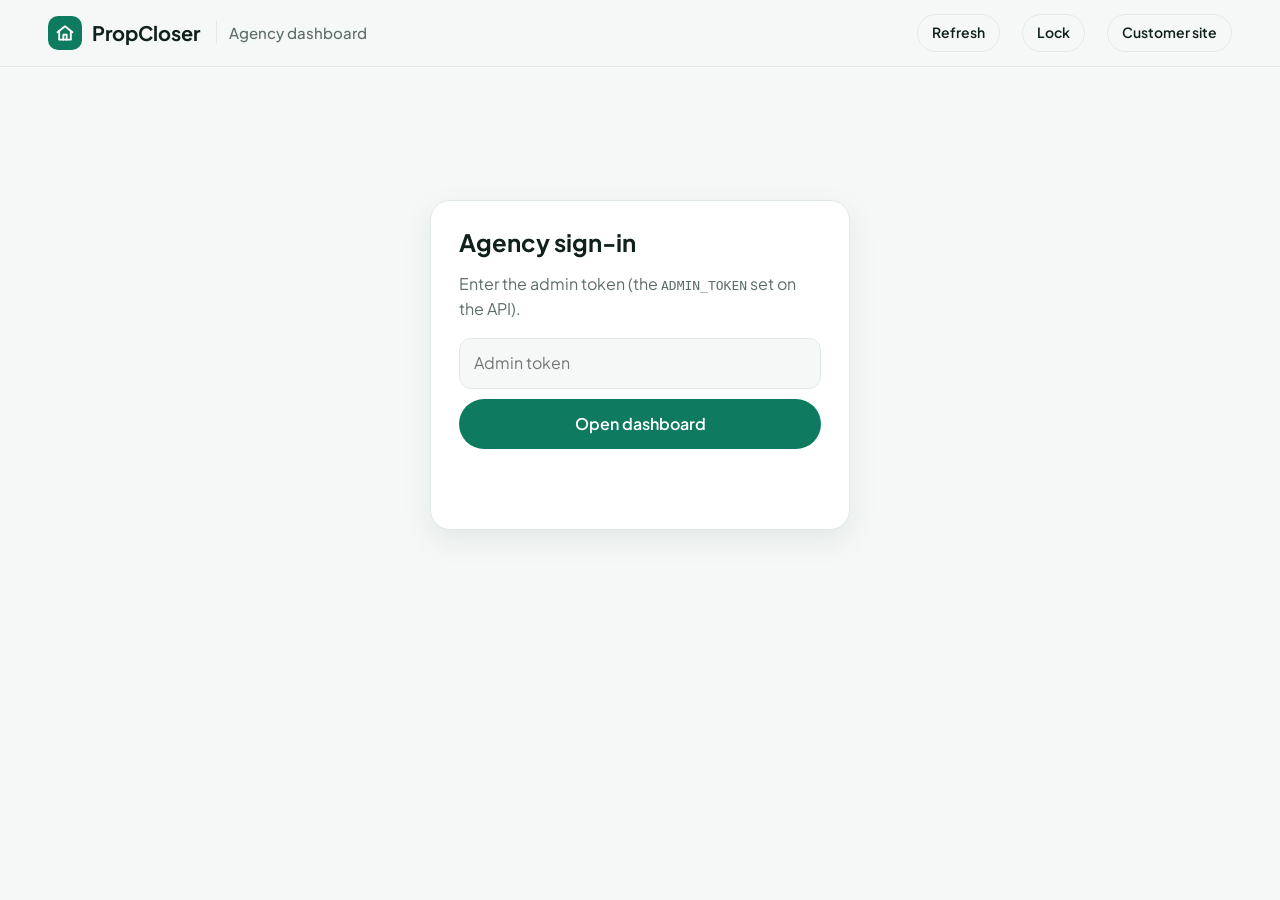
==== frontend/admin.html @ 55df3766 "PropCloser: DealCloser agent scaffold for the Agentic AI hackathon - LangGraph agent: guard, refuse," ====
<!doctype html>
<html lang="en">
<head>
  <meta charset="utf-8">
  <meta name="viewport" content="width=device-width, initial-scale=1">
  <title>PropCloser · Agency dashboard</title>
  <link rel="preconnect" href="https://fonts.googleapis.com">
  <link rel="preconnect" href="https://fonts.gstatic.com" crossorigin>
  <link href="https://fonts.googleapis.com/css2?family=Plus+Jakarta+Sans:wght@400;500;600;700&display=swap" rel="stylesheet">
  <link rel="stylesheet" href="styles.css">
  <link rel="stylesheet" href="admin.css">
  <script src="config.js"></script>
</head>
<body>
  <header class="topbar">
    <a class="brand" href="./">
      <span class="brand-mark" aria-hidden="true">
        <svg width="20" height="20" viewBox="0 0 24 24" fill="none" stroke="currentColor" stroke-width="2.2" stroke-linecap="round" stroke-linejoin="round"><path d="M3 11l9-7 9 7"/><path d="M5 10v10h14V10"/><path d="M10 20v-6h4v6"/></svg>
      </span>
      PropCloser <span class="crumb">Agency dashboard</span>
    </a>
    <nav>
      <span class="updated" id="updated"></span>
      <button class="btn btn-ghost btn-sm" id="refresh" type="button">Refresh</button>
      <button class="btn btn-ghost btn-sm" id="logout" type="button">Lock</button>
      <a class="btn btn-ghost btn-sm" href="./">Customer site</a>
    </nav>
  </header>

  <main class="dash">
    <section id="gate" class="gate" hidden>
      <div class="gate-card">
        <h2>Agency sign-in</h2>
        <p>Enter the admin token (the <code>ADMIN_TOKEN</code> set on the API).</p>
        <form id="gate-form">
          <input id="token" type="password" placeholder="Admin token" autocomplete="current-password" required>
          <button class="btn btn-primary" type="submit">Open dashboard</button>
        </form>
        <p class="gate-error" id="gate-error"></p>
      </div>
    </section>

    <section id="board" hidden>
      <div class="stats">
        <div class="stat"><span>Leads</span><b id="s-leads">0</b></div>
        <div class="stat"><span>Qualified</span><b id="s-qualified">0</b></div>
        <div class="stat"><span>Visits booked</span><b id="s-visits">0</b></div>
        <div class="stat warn"><span>Follow-ups to approve</span><b id="s-followups">0</b></div>
      </div>

      <h2 class="dash-title">Lead pipeline</h2>
      <div class="kanban">
        <div class="col"><div class="col-head"><span class="dot new"></span>New <em id="c-new">0</em></div><div class="col-body" id="k-new"></div></div>
        <div class="col"><div class="col-head"><span class="dot qualified"></span>Qualified <em id="c-qualified">0</em></div><div class="col-body" id="k-qualified"></div></div>
        <div class="col"><div class="col-head"><span class="dot booked"></span>Visit booked <em id="c-visit_booked">0</em></div><div class="col-body" id="k-visit_booked"></div></div>
      </div>

      <div class="two-col">
        <div class="panel">
          <h2 class="dash-title">Site visits</h2>
          <div class="table-wrap"><table>
            <thead><tr><th>Listing</th><th>When</th><th>Lead</th><th>Status</th></tr></thead>
            <tbody id="visits"></tbody>
          </table></div>
        </div>
        <div class="panel">
          <h2 class="dash-title">Follow-ups awaiting approval</h2>
          <p class="hint">The agent never messages a lead on its own. Approve or reject each follow-up.</p>
          <div id="followups" class="followups"></div>
        </div>
      </div>
    </section>
  </main>

  <script src="admin.js"></script>
</body>
</html>
---- frontend/styles.css ----
:root {
  --brand: #0e7a5f;
  --brand-dark: #095c47;
  --brand-soft: #e3f4ee;
  --accent: #f2a93b;
  --ink: #10201b;
  --muted: #5d6e68;
  --bg: #f5f8f7;
  --card: #ffffff;
  --line: #e1e9e6;
  --danger: #c0392b;
  --shadow: 0 10px 30px rgba(16, 32, 27, 0.08);
  --radius: 16px;
  color-scheme: light;
}
@media (prefers-color-scheme: dark) {
  :root {
    --brand: #2bb58f;
    --brand-dark: #1f9374;
    --brand-soft: #123a30;
    --ink: #e8f1ee;
    --muted: #9db1aa;
    --bg: #0c1613;
    --card: #13211d;
    --line: #22352f;
    --shadow: 0 10px 30px rgba(0, 0, 0, 0.35);
    color-scheme: dark;
  }
}

* { box-sizing: border-box; }
[hidden] { display: none !important; }
html { scroll-behavior: smooth; }
body {
  margin: 0;
  font-family: "Plus Jakarta Sans", system-ui, -apple-system, Segoe UI, Roboto, sans-serif;
  background: var(--bg);
  color: var(--ink);
  line-height: 1.55;
}
a { color: inherit; }
h1, h2, h3 { line-height: 1.15; margin: 0; }
button, input, select { font: inherit; }

/* ── buttons ── */
.btn {
  display: inline-flex; align-items: center; justify-content: center; gap: 8px;
  padding: 12px 20px; border-radius: 999px; border: 1px solid transparent;
  font-weight: 600; text-decoration: none; cursor: pointer; transition: transform .15s, background .15s, border-color .15s;
}
.btn:active { transform: scale(.98); }
.btn-primary { background: var(--brand); color: #fff; }
.btn-primary:hover { background: var(--brand-dark); }
.btn-ghost { background: transparent; border-color: var(--line); color: var(--ink); }
.btn-ghost:hover { border-color: var(--brand); color: var(--brand); }
.btn-soft { background: var(--brand-soft); color: var(--brand); width: 100%; }
.btn-soft:hover { background: var(--brand); color: #fff; }
.btn-sm { padding: 7px 14px; font-size: 14px; }

/* ── top bar ── */
.topbar {
  position: sticky; top: 0; z-index: 20;
  display: flex; align-items: center; justify-content: space-between; gap: 16px;
  padding: 14px clamp(16px, 4vw, 48px);
  background: color-mix(in srgb, var(--bg) 85%, transparent);
  backdrop-filter: blur(10px);
  border-bottom: 1px solid var(--line);
}
.brand { display: flex; align-items: center; gap: 10px; font-weight: 700; font-size: 20px; text-decoration: none; }
.brand-mark { width: 34px; height: 34px; border-radius: 10px; background: var(--brand); display: grid; place-items: center; color: #fff; }
.topbar nav { display: flex; align-items: center; gap: 22px; font-weight: 500; }
.topbar nav a:not(.btn) { text-decoration: none; color: var(--muted); }
.topbar nav a:not(.btn):hover { color: var(--ink); }

/* ── hero ── */
.hero {
  display: grid; grid-template-columns: 1.15fr .85fr; gap: clamp(24px, 4vw, 64px); align-items: center;
  padding: clamp(40px, 7vw, 96px) clamp(16px, 4vw, 48px) clamp(32px, 5vw, 64px);
  max-width: 1240px; margin: 0 auto;
}
.pill {
  display: inline-flex; align-items: center; gap: 8px; padding: 6px 14px; border-radius: 999px;
  background: var(--brand-soft); color: var(--brand); font-weight: 600; font-size: 14px;
}
.pill::before { content: ""; width: 8px; height: 8px; border-radius: 50%; background: var(--brand); box-shadow: 0 0 0 4px color-mix(in srgb, var(--brand) 25%, transparent); }
.hero h1 { font-size: clamp(36px, 5.4vw, 62px); letter-spacing: -0.02em; margin: 18px 0 16px; }
.hl { color: var(--brand); }
.hero p { font-size: clamp(16px, 1.6vw, 19px); color: var(--muted); max-width: 560px; margin: 0 0 28px; }
.cta { display: flex; flex-wrap: wrap; gap: 12px; }
.hero-stats { display: flex; gap: clamp(20px, 4vw, 48px); margin-top: 40px; }
.hero-stats b { display: block; font-size: 26px; }
.hero-stats span { color: var(--muted); font-size: 14px; }

.hero-card {
  background: var(--card); border: 1px solid var(--line); border-radius: 24px; box-shadow: var(--shadow);
  padding: 22px; display: flex; flex-direction: column; gap: 12px;
}
.hero-card .mini-head { display: flex; align-items: center; gap: 10px; padding-bottom: 12px; border-bottom: 1px solid var(--line); }
.hero-card .bubble { max-width: 88%; }

/* ── listings ── */
.section { max-width: 1240px; margin: 0 auto; padding: clamp(32px, 5vw, 64px) clamp(16px, 4vw, 48px); }
.section-head { display: flex; align-items: end; justify-content: space-between; gap: 16px; flex-wrap: wrap; margin-bottom: 20px; }
.section-head h2 { font-size: clamp(26px, 3vw, 36px); letter-spacing: -0.01em; }
.section-head p { margin: 0; color: var(--muted); }

.filters {
  display: grid; grid-template-columns: auto 1.4fr 1fr 1fr 1fr auto; gap: 10px; align-items: center;
  background: var(--card); border: 1px solid var(--line); border-radius: var(--radius); padding: 12px; box-shadow: var(--shadow);
  margin-bottom: 28px;
}
.segmented { display: inline-flex; background: var(--bg); border-radius: 999px; padding: 4px; border: 1px solid var(--line); }
.segmented button { border: 0; background: transparent; padding: 8px 16px; border-radius: 999px; cursor: pointer; font-weight: 600; color: var(--muted); }
.segmented button.active { background: var(--brand); color: #fff; }
.filters input, .filters select {
  width: 100%; padding: 11px 14px; border-radius: 12px; border: 1px solid var(--line);
  background: var(--bg); color: var(--ink); outline: none;
}
.filters input:focus, .filters select:focus { border-color: var(--brand); }

.grid { display: grid; grid-template-columns: repeat(auto-fill, minmax(260px, 1fr)); gap: 22px; }
.card {
  background: var(--card); border: 1px solid var(--line); border-radius: var(--radius); overflow: hidden;
  display: flex; flex-direction: column; transition: transform .2s, box-shadow .2s;
}
.card:hover { transform: translateY(-4px); box-shadow: var(--shadow); }
.thumb {
  position: relative; height: 160px; display: grid; place-items: center; color: rgba(255,255,255,.92);
  background: linear-gradient(135deg, hsl(var(--h) 55% 42%), hsl(calc(var(--h) + 40) 60% 30%));
}
.thumb svg { width: 64px; height: 64px; opacity: .9; }
.badge, .tag {
  position: absolute; top: 12px; padding: 4px 10px; border-radius: 999px; font-size: 12px; font-weight: 700;
}
.badge { left: 12px; background: rgba(255,255,255,.92); color: #10201b; }
.badge.rent { background: var(--accent); color: #3b2500; }
.tag { right: 12px; background: rgba(0,0,0,.28); color: #fff; }
.card-body { padding: 16px 18px 18px; display: flex; flex-direction: column; gap: 6px; flex: 1; }
.price { font-size: 22px; font-weight: 700; color: var(--brand); }
.price small { font-size: 14px; color: var(--muted); font-weight: 500; }
.card h3 { font-size: 17px; }
.meta { display: flex; flex-wrap: wrap; gap: 12px; color: var(--muted); font-size: 14px; margin: 2px 0 6px; }
.meta span { display: inline-flex; align-items: center; gap: 5px; }
.loc { color: var(--muted); font-size: 14px; margin: 0 0 12px; }
.card .btn-soft { margin-top: auto; }
.empty, .error-box {
  grid-column: 1 / -1; text-align: center; padding: 48px 16px; border: 1px dashed var(--line); border-radius: var(--radius); color: var(--muted);
}

/* ── how it works ── */
.how-grid { display: grid; grid-template-columns: repeat(3, 1fr); gap: 22px; }
.step { background: var(--card); border: 1px solid var(--line); border-radius: var(--radius); padding: 24px; }
.step .num { width: 36px; height: 36px; border-radius: 10px; background: var(--brand-soft); color: var(--brand); display: grid; place-items: center; font-weight: 700; margin-bottom: 14px; }
.step h3 { font-size: 18px; margin-bottom: 6px; }
.step p { margin: 0; color: var(--muted); }

footer { text-align: center; color: var(--muted); padding: 40px 16px 120px; font-size: 14px; border-top: 1px solid var(--line); }

/* ── chat ── */
.chat-fab {
  position: fixed; right: 24px; bottom: 24px; z-index: 30;
  width: 62px; height: 62px; border-radius: 50%; border: 0; cursor: pointer;
  background: var(--brand); color: #fff; box-shadow: 0 12px 30px rgba(14, 122, 95, .45);
  display: grid; place-items: center; transition: transform .2s;
}
.chat-fab:hover { transform: scale(1.06); }
.chat-fab svg { width: 28px; height: 28px; }

.chat {
  position: fixed; right: 24px; bottom: 100px; z-index: 40;
  width: min(400px, calc(100vw - 32px)); height: min(640px, calc(100vh - 130px));
  display: flex; flex-direction: column; background: var(--card); border: 1px solid var(--line);
  border-radius: 22px; box-shadow: 0 24px 60px rgba(16, 32, 27, .22); overflow: hidden;
  opacity: 0; transform: translateY(16px) scale(.98); pointer-events: none; transition: opacity .2s, transform .2s;
}
.chat.open { opacity: 1; transform: none; pointer-events: auto; }
.chat-head { display: flex; align-items: center; justify-content: space-between; padding: 14px 16px; background: var(--brand); color: #fff; }
.agent { display: flex; align-items: center; gap: 10px; }
.avatar { width: 38px; height: 38px; border-radius: 12px; background: rgba(255,255,255,.18); display: grid; place-items: center; font-weight: 700; }
.agent b { display: block; }
.online { font-size: 12px; opacity: .85; }
.online::before { content: ""; display: inline-block; width: 7px; height: 7px; border-radius: 50%; background: #7dffc9; margin-right: 6px; }
.chat-actions { display: flex; gap: 6px; }
.chat-actions button { background: rgba(255,255,255,.16); color: #fff; border: 0; border-radius: 10px; padding: 7px 10px; cursor: pointer; font-weight: 600; font-size: 13px; }
.chat-actions button:hover { background: rgba(255,255,255,.28); }

.chat-body { flex: 1; overflow-y: auto; padding: 16px; display: flex; flex-direction: column; gap: 10px; background: var(--bg); }
.bubble { padding: 10px 14px; border-radius: 16px; max-width: 85%; word-wrap: break-word; font-size: 15px; }
.bubble.agent-msg { background: var(--card); border: 1px solid var(--line); border-top-left-radius: 4px; align-self: flex-start; }
.bubble.user-msg { background: var(--brand); color: #fff; border-top-right-radius: 4px; align-self: flex-end; }
.bubble.error-msg { background: #fdecea; color: var(--danger); align-self: flex-start; border: 1px solid #f5c6c0; }
.bubble p { margin: 0 0 6px; } .bubble p:last-child { margin: 0; }
.bubble ul, .bubble ol { margin: 4px 0; padding-left: 20px; }
.tools { display: flex; flex-wrap: wrap; gap: 6px; align-self: flex-start; margin-top: -4px; }
.tool-chip { font-size: 12px; padding: 3px 9px; border-radius: 999px; background: var(--brand-soft); color: var(--brand); font-weight: 600; }
.typing { display: inline-flex; gap: 4px; padding: 14px; }
.typing i { width: 7px; height: 7px; border-radius: 50%; background: var(--muted); animation: blink 1.2s infinite; }
.typing i:nth-child(2) { animation-delay: .2s; } .typing i:nth-child(3) { animation-delay: .4s; }
@keyframes blink { 0%, 80%, 100% { opacity: .25; } 40% { opacity: 1; } }

.chips { display: flex; gap: 8px; overflow-x: auto; padding: 10px 14px 0; background: var(--card); scrollbar-width: none; }
.chips button { flex: none; border: 1px solid var(--line); background: var(--card); color: var(--ink); border-radius: 999px; padding: 6px 12px; font-size: 13px; cursor: pointer; }
.chips button:hover { border-color: var(--brand); color: var(--brand); }
.chat-input { display: flex; gap: 8px; padding: 12px 14px 14px; background: var(--card); }
.chat-input input { flex: 1; border: 1px solid var(--line); border-radius: 999px; padding: 11px 16px; background: var(--bg); color: var(--ink); outline: none; }
.chat-input input:focus { border-color: var(--brand); }
.send { width: 44px; height: 44px; border-radius: 50%; border: 0; background: var(--brand); color: #fff; cursor: pointer; display: grid; place-items: center; }
.send:disabled { opacity: .5; cursor: not-allowed; }

/* ── responsive ── */
@media (max-width: 960px) {
  .hero { grid-template-columns: 1fr; }
  .hero-card { display: none; }
  .filters { grid-template-columns: 1fr 1fr; }
  .filters .segmented { grid-column: 1 / -1; justify-self: start; }
  .how-grid { grid-template-columns: 1fr; }
}
@media (max-width: 560px) {
  .topbar nav a:not(.btn) { display: none; }
  .filters { grid-template-columns: 1fr; }
  .chat { right: 0; bottom: 0; width: 100vw; height: 100dvh; border-radius: 0; }
  .chat-fab { right: 16px; bottom: 16px; }
}
@media (prefers-reduced-motion: reduce) { * { transition: none !important; animation: none !important; scroll-behavior: auto !important; } }
---- frontend/admin.css ----
.crumb { font-weight: 500; font-size: 15px; color: var(--muted); margin-left: 6px; padding-left: 12px; border-left: 1px solid var(--line); }
.updated { color: var(--muted); font-size: 13px; }
.dash { max-width: 1280px; margin: 0 auto; padding: 28px clamp(16px, 4vw, 40px) 60px; }
.dash-title { font-size: 18px; margin: 28px 0 12px; }

.gate { display: grid; place-items: center; min-height: 60vh; }
.gate-card { width: min(420px, 100%); background: var(--card); border: 1px solid var(--line); border-radius: 20px; padding: 28px; box-shadow: var(--shadow); }
.gate-card p { color: var(--muted); }
.gate-card form { display: flex; flex-direction: column; gap: 10px; }
.gate-card input { padding: 12px 14px; border-radius: 12px; border: 1px solid var(--line); background: var(--bg); color: var(--ink); }
.gate-error { color: var(--danger); min-height: 1.2em; }

.stats { display: grid; grid-template-columns: repeat(4, 1fr); gap: 16px; }
.stat { background: var(--card); border: 1px solid var(--line); border-radius: var(--radius); padding: 18px 20px; }
.stat span { color: var(--muted); font-size: 14px; }
.stat b { display: block; font-size: 32px; margin-top: 4px; }
.stat.warn b { color: var(--accent); }

.kanban { display: grid; grid-template-columns: repeat(3, 1fr); gap: 16px; }
.col { background: color-mix(in srgb, var(--card) 60%, var(--bg)); border: 1px solid var(--line); border-radius: var(--radius); padding: 12px; min-height: 160px; }
.col-head { display: flex; align-items: center; gap: 8px; font-weight: 700; padding: 4px 6px 12px; }
.col-head em { margin-left: auto; font-style: normal; color: var(--muted); font-weight: 600; background: var(--card); border: 1px solid var(--line); border-radius: 999px; padding: 0 10px; }
.dot { width: 10px; height: 10px; border-radius: 50%; }
.dot.new { background: #8aa0b8; } .dot.qualified { background: var(--accent); } .dot.booked { background: var(--brand); }
.col-body { display: flex; flex-direction: column; gap: 10px; max-height: 420px; overflow-y: auto; }
.lead { background: var(--card); border: 1px solid var(--line); border-radius: 12px; padding: 12px 14px; }
.lead b { display: block; }
.lead .row { display: flex; flex-wrap: wrap; gap: 6px; margin-top: 6px; }
.lead .kv { font-size: 12px; background: var(--bg); border: 1px solid var(--line); border-radius: 999px; padding: 2px 8px; color: var(--muted); }
.lead small { color: var(--muted); display: block; margin-top: 6px; }
.none { color: var(--muted); font-size: 14px; text-align: center; padding: 20px 0; }

.two-col { display: grid; grid-template-columns: 1.3fr 1fr; gap: 20px; }
.panel { min-width: 0; }
.table-wrap { background: var(--card); border: 1px solid var(--line); border-radius: var(--radius); overflow: auto; }
table { width: 100%; border-collapse: collapse; font-size: 14px; }
th, td { text-align: left; padding: 12px 14px; border-bottom: 1px solid var(--line); white-space: nowrap; }
th { color: var(--muted); font-weight: 600; font-size: 13px; }
tr:last-child td { border-bottom: 0; }
.status { padding: 3px 10px; border-radius: 999px; font-size: 12px; font-weight: 700; }
.status.confirmed, .status.approved { background: var(--brand-soft); color: var(--brand); }
.status.pending, .status.pending_approval { background: #fff3dc; color: #8a5a00; }
.status.rejected, .status.cancelled { background: #fdecea; color: var(--danger); }
.hint { color: var(--muted); font-size: 14px; margin: -6px 0 12px; }
.followups { display: flex; flex-direction: column; gap: 10px; }
.fu { background: var(--card); border: 1px solid var(--line); border-radius: 12px; padding: 14px; }
.fu p { margin: 0 0 10px; }
.fu .fu-meta { display: flex; align-items: center; gap: 8px; flex-wrap: wrap; color: var(--muted); font-size: 13px; }
.fu .actions { margin-left: auto; display: flex; gap: 6px; }
.btn-ok { background: var(--brand); color: #fff; }
.btn-no { background: transparent; border-color: var(--line); color: var(--danger); }

@media (max-width: 960px) {
  .stats { grid-template-columns: repeat(2, 1fr); }
  .kanban, .two-col { grid-template-columns: 1fr; }
  .crumb { display: none; }
}
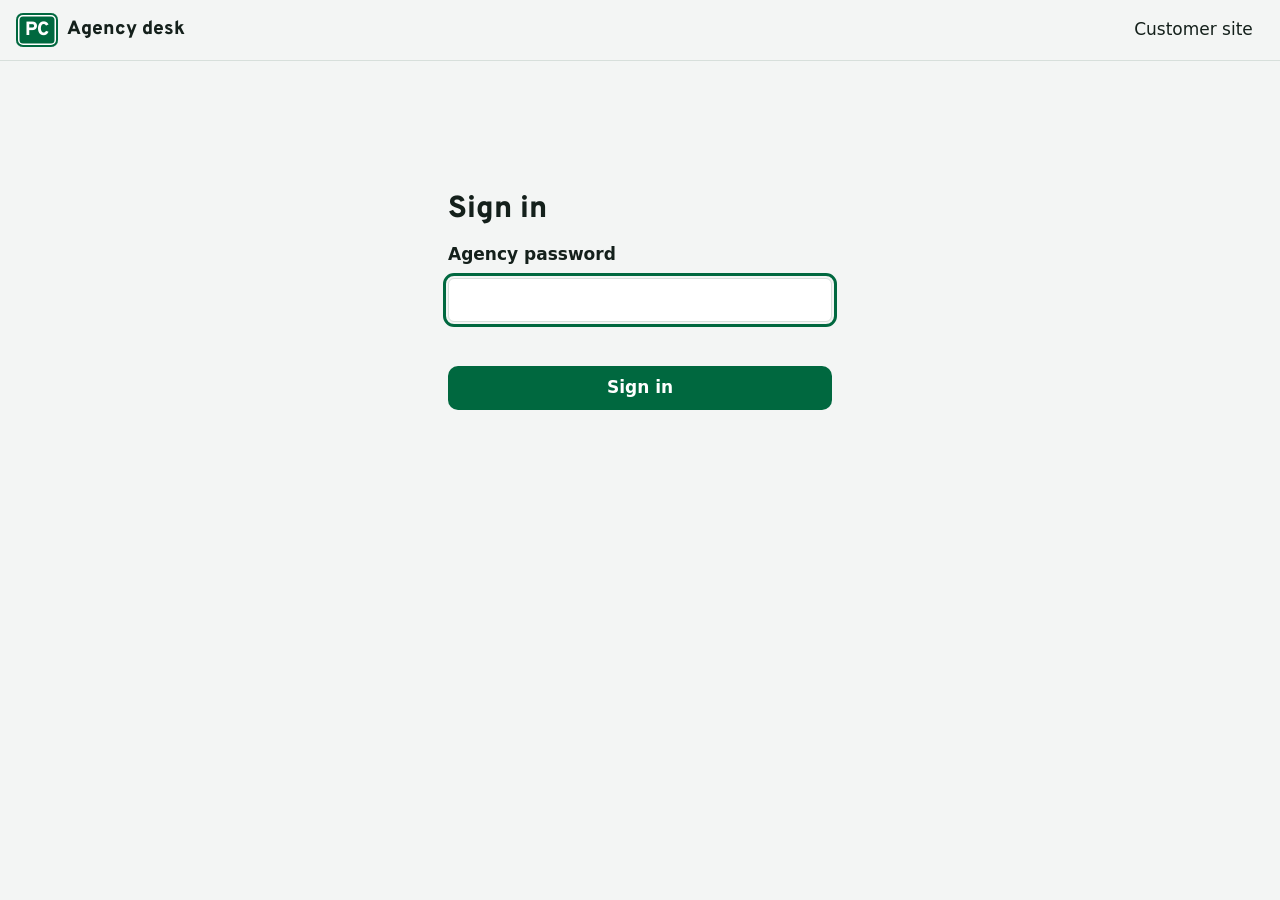
==== commit 20027aa5: "feat: sector-map frontend, agency desk, measured costs and benchmark Co-Authored-By: Claude Opus 5.5" ====
--- a/frontend/admin.html
+++ b/frontend/admin.html
@@ -2,76 +2,67 @@
 <html lang="en">
 <head>
   <meta charset="utf-8">
-  <meta name="viewport" content="width=device-width, initial-scale=1">
-  <title>PropCloser · Agency dashboard</title>
+  <meta name="viewport" content="width=device-width, initial-scale=1, viewport-fit=cover">
+  <title>PropCloser · Agency desk</title>
+  <meta name="robots" content="noindex">
+  <link rel="icon" href="icon.svg" type="image/svg+xml">
   <link rel="preconnect" href="https://fonts.googleapis.com">
   <link rel="preconnect" href="https://fonts.gstatic.com" crossorigin>
-  <link href="https://fonts.googleapis.com/css2?family=Plus+Jakarta+Sans:wght@400;500;600;700&display=swap" rel="stylesheet">
+  <link href="https://fonts.googleapis.com/css2?family=Overpass:wght@600;800&display=swap" rel="stylesheet">
   <link rel="stylesheet" href="styles.css">
   <link rel="stylesheet" href="admin.css">
   <script src="config.js"></script>
 </head>
 <body>
   <header class="topbar">
-    <a class="brand" href="./">
-      <span class="brand-mark" aria-hidden="true">
-        <svg width="20" height="20" viewBox="0 0 24 24" fill="none" stroke="currentColor" stroke-width="2.2" stroke-linecap="round" stroke-linejoin="round"><path d="M3 11l9-7 9 7"/><path d="M5 10v10h14V10"/><path d="M10 20v-6h4v6"/></svg>
-      </span>
-      PropCloser <span class="crumb">Agency dashboard</span>
-    </a>
-    <nav>
-      <span class="updated" id="updated"></span>
-      <button class="btn btn-ghost btn-sm" id="refresh" type="button">Refresh</button>
-      <button class="btn btn-ghost btn-sm" id="logout" type="button">Lock</button>
-      <a class="btn btn-ghost btn-sm" href="./">Customer site</a>
-    </nav>
+    <a class="brand" href="./"><span class="sign" aria-hidden="true">PC</span>Agency desk</a>
+    <nav aria-label="Main"><a href="./">Customer site</a><button id="logout" type="button" hidden>Sign out</button></nav>
   </header>
 
-  <main class="dash">
-    <section id="gate" class="gate" hidden>
-      <div class="gate-card">
-        <h2>Agency sign-in</h2>
-        <p>Enter the admin token (the <code>ADMIN_TOKEN</code> set on the API).</p>
-        <form id="gate-form">
-          <input id="token" type="password" placeholder="Admin token" autocomplete="current-password" required>
-          <button class="btn btn-primary" type="submit">Open dashboard</button>
-        </form>
-        <p class="gate-error" id="gate-error"></p>
-      </div>
+  <main class="desk">
+    <section id="gate" class="gate" aria-labelledby="gate-title" hidden>
+      <h1 id="gate-title">Sign in</h1>
+      <form id="gate-form">
+        <label for="token">Agency password</label>
+        <input id="token" type="password" autocomplete="current-password" required aria-describedby="gate-error">
+        <p class="problem" id="gate-error" role="alert"></p>
+        <button class="btn btn-primary" type="submit">Sign in</button>
+      </form>
     </section>
 
-    <section id="board" hidden>
-      <div class="stats">
-        <div class="stat"><span>Leads</span><b id="s-leads">0</b></div>
-        <div class="stat"><span>Qualified</span><b id="s-qualified">0</b></div>
-        <div class="stat"><span>Visits booked</span><b id="s-visits">0</b></div>
-        <div class="stat warn"><span>Follow-ups to approve</span><b id="s-followups">0</b></div>
-      </div>
+    <div id="board" hidden>
+      <section class="todo" aria-labelledby="todo-title">
+        <div class="section-head">
+          <h1 id="todo-title">Waiting for you</h1>
+          <button class="btn btn-quiet" type="button" id="sweep">Find quiet leads</button>
+        </div>
+        <p class="fine">The assistant never messages anyone by itself. "Find quiet leads" drafts a follow-up for leads who stopped replying; you approve each one.</p>
+        <p id="sweep-note" class="note" role="status"></p>
+        <div id="followups" class="list"></div>
+      </section>
 
-      <h2 class="dash-title">Lead pipeline</h2>
-      <div class="kanban">
-        <div class="col"><div class="col-head"><span class="dot new"></span>New <em id="c-new">0</em></div><div class="col-body" id="k-new"></div></div>
-        <div class="col"><div class="col-head"><span class="dot qualified"></span>Qualified <em id="c-qualified">0</em></div><div class="col-body" id="k-qualified"></div></div>
-        <div class="col"><div class="col-head"><span class="dot booked"></span>Visit booked <em id="c-visit_booked">0</em></div><div class="col-body" id="k-visit_booked"></div></div>
-      </div>
+      <section aria-labelledby="pipe-title">
+        <div class="section-head"><h2 id="pipe-title">Leads</h2><p id="updated" class="fine" role="status"></p></div>
+        <div class="pipeline">
+          <div class="col"><h3>New <span id="c-new">0</span></h3><div id="k-new" class="list"></div></div>
+          <div class="col"><h3>Qualified <span id="c-qualified">0</span></h3><div id="k-qualified" class="list"></div></div>
+          <div class="col"><h3>Visit booked <span id="c-visit_booked">0</span></h3><div id="k-visit_booked" class="list"></div></div>
+        </div>
+      </section>
 
-      <div class="two-col">
-        <div class="panel">
-          <h2 class="dash-title">Site visits</h2>
-          <div class="table-wrap"><table>
-            <thead><tr><th>Listing</th><th>When</th><th>Lead</th><th>Status</th></tr></thead>
-            <tbody id="visits"></tbody>
-          </table></div>
+      <section aria-labelledby="visit-title">
+        <div class="section-head"><h2 id="visit-title">Visits</h2></div>
+        <div class="table" tabindex="0" role="region" aria-label="Visits">
+          <table><thead><tr><th scope="col">When</th><th scope="col">Home</th><th scope="col">Lead</th><th scope="col">Status</th></tr></thead><tbody id="visits"></tbody></table>
         </div>
-        <div class="panel">
-          <h2 class="dash-title">Follow-ups awaiting approval</h2>
-          <p class="hint">The agent never messages a lead on its own. Approve or reject each follow-up.</p>
-          <div id="followups" class="followups"></div>
-        </div>
-      </div>
-    </section>
+      </section>
+
+      <section aria-labelledby="cost-title">
+        <div class="section-head"><h2 id="cost-title">Assistant costs</h2></div>
+        <div id="usage" class="usage"></div>
+      </section>
+    </div>
   </main>
-
   <script src="admin.js"></script>
 </body>
 </html>
--- a/frontend/styles.css
+++ b/frontend/styles.css
@@ -1,224 +1,171 @@
+/* PropCloser. Signage green and Overpass (drawn from highway signs) because Islamabad is navigated by sector boards.
+   Every text/background pair below is at least 4.5:1 in both appearances. */
 :root {
-  --brand: #0e7a5f;
-  --brand-dark: #095c47;
-  --brand-soft: #e3f4ee;
-  --accent: #f2a93b;
-  --ink: #10201b;
-  --muted: #5d6e68;
-  --bg: #f5f8f7;
-  --card: #ffffff;
-  --line: #e1e9e6;
-  --danger: #c0392b;
-  --shadow: 0 10px 30px rgba(16, 32, 27, 0.08);
-  --radius: 16px;
-  color-scheme: light;
+  --bg: #f3f5f4; --card: #ffffff; --ink: #14201b; --muted: #52615a; --line: #d7dfdb;
+  --fill: #00683f; --fill-press: #00522f; --on-fill: #ffffff;   /* primary actions only */
+  --link: #00683f; --soft: #e1f0e8;
+  --signal: #744b00; --signal-bg: #fff1c9;                       /* "waiting for you" only */
+  --danger: #b3261e;
+  --cell: #e3e9e6; --ridge: #b9c7c0;
+  --sign: "Overpass", "Highway Gothic", system-ui, sans-serif;
+  --text: system-ui, -apple-system, "Segoe UI", Roboto, "Noto Sans", sans-serif;
+  --r: 12px;
+  color-scheme: light dark;
 }
 @media (prefers-color-scheme: dark) {
   :root {
-    --brand: #2bb58f;
-    --brand-dark: #1f9374;
-    --brand-soft: #123a30;
-    --ink: #e8f1ee;
-    --muted: #9db1aa;
-    --bg: #0c1613;
-    --card: #13211d;
-    --line: #22352f;
-    --shadow: 0 10px 30px rgba(0, 0, 0, 0.35);
-    color-scheme: dark;
+    --bg: #0f1512; --card: #18211d; --ink: #ecf3ef; --muted: #a8b8b0; --line: #2b3832;
+    --fill: #0a7a4d; --fill-press: #0c8f5b; --link: #62d6a3; --soft: #17382b;
+    --signal: #ffd773; --signal-bg: #3a2d08; --danger: #ff8a80; --cell: #223029; --ridge: #3d5047;
   }
 }
+@media (prefers-contrast: more) { :root { --muted: var(--ink); --line: currentColor; } }
 
-* { box-sizing: border-box; }
+*, *::before, *::after { box-sizing: border-box; }
 [hidden] { display: none !important; }
-html { scroll-behavior: smooth; }
-body {
-  margin: 0;
-  font-family: "Plus Jakarta Sans", system-ui, -apple-system, Segoe UI, Roboto, sans-serif;
-  background: var(--bg);
-  color: var(--ink);
-  line-height: 1.55;
+html { scroll-behavior: smooth; scroll-padding-top: 5rem; }
+body { margin: 0; font: 400 1.0625rem/1.5 var(--text); background: var(--bg); color: var(--ink); }
+h1, h2, h3, .sign, .brand, .price { font-family: var(--sign); line-height: 1.1; }
+h1, h2, h3 { margin: 0; font-weight: 800; text-wrap: balance; }
+p { margin: 0; }
+button, input, select { font: inherit; color: inherit; }
+a { color: var(--link); }
+svg { fill: none; stroke: currentColor; stroke-width: 2; stroke-linecap: round; stroke-linejoin: round; }
+:focus-visible { outline: 3px solid var(--link); outline-offset: 2px; border-radius: 6px; }
+.sr { position: absolute; width: 1px; height: 1px; overflow: hidden; clip-path: inset(50%); }
+.skip { position: absolute; left: 1rem; top: -4rem; z-index: 60; background: var(--card); padding: .75rem 1rem; border-radius: var(--r); }
+.skip:focus { top: 1rem; }
+.fine { font-size: .875rem; color: var(--muted); }
+
+.btn { min-height: 44px; padding: .5rem 1.1rem; border: 1px solid transparent; border-radius: 10px; font-weight: 600; cursor: pointer; white-space: nowrap; }
+.btn-primary { background: var(--fill); color: var(--on-fill); }
+.btn-primary:hover, .btn-primary:active { background: var(--fill-press); }
+.btn-quiet { background: transparent; border-color: var(--line); color: var(--link); }
+.btn-quiet:hover { background: var(--soft); }
+.btn:active { transform: translateY(1px); }
+.btn:disabled { opacity: .55; cursor: default; }
+input, select { width: 100%; min-height: 44px; padding: .5rem .75rem; border: 1px solid var(--line); border-radius: 10px; background: var(--card); }
+input::placeholder { color: var(--muted); opacity: 1; }
+
+/* top bar */
+.topbar { position: sticky; top: 0; z-index: 20; display: flex; justify-content: space-between; align-items: center; gap: 1rem; padding: .5rem max(1rem, env(safe-area-inset-left)); background: var(--bg); border-bottom: 1px solid var(--line); }
+.brand { display: inline-flex; align-items: center; gap: .6rem; min-height: 44px; font-weight: 800; font-size: 1.2rem; color: var(--ink); text-decoration: none; }
+.sign { display: inline-grid; place-items: center; background: var(--fill); color: var(--on-fill); font-weight: 800; border-radius: 7px; box-shadow: inset 0 0 0 2px var(--fill), inset 0 0 0 3.5px var(--on-fill); padding: .5rem .55rem .38rem; line-height: 1; }
+.topbar nav { display: flex; gap: .25rem; flex-wrap: wrap; justify-content: flex-end; }
+.topbar nav a, .topbar nav button { display: inline-flex; align-items: center; min-height: 44px; padding: 0 .7rem; color: var(--ink); text-decoration: none; border-radius: 8px; background: none; border: 0; cursor: pointer; }
+.topbar nav a:hover, .topbar nav button:hover { background: var(--soft); }
+
+/* hero */
+.hero, .section { max-width: 1180px; margin: 0 auto; padding: 2.5rem 1.25rem; }
+.hero { display: grid; grid-template-columns: minmax(0, 1fr) minmax(0, 1.05fr); gap: 2.5rem; align-items: center; }
+.hero h1 { font-size: clamp(2.4rem, 5.2vw, 4rem); letter-spacing: -.02em; }
+.hero-copy > p { margin: 1rem 0 1.5rem; color: var(--muted); max-width: 34rem; }
+.ask label { display: block; font-weight: 600; margin-bottom: .4rem; }
+.ask-row { display: flex; gap: .5rem; }
+.ask-row input { min-height: 52px; }
+.ask-row .btn { min-height: 52px; }
+.examples { display: flex; flex-wrap: wrap; gap: .5rem; margin-top: .9rem; }
+.examples button, .quick button { min-height: 44px; padding: .35rem .9rem; border: 1px solid var(--line); border-radius: 22px; background: var(--card); color: var(--link); cursor: pointer; font-size: 1rem; }
+.examples button:hover, .quick button:hover { background: var(--soft); }
+
+/* the sector map */
+.map-card { margin: 0; padding: 1rem; background: var(--card); border: 1px solid var(--line); border-radius: 16px; }
+.map-card figcaption { display: flex; flex-wrap: wrap; justify-content: space-between; gap: .25rem 1rem; margin-top: .5rem; }
+.map { display: block; width: 100%; height: auto; }
+.cells rect { fill: var(--cell); stroke: none; }
+.ridge { stroke: var(--ridge); stroke-width: 2.5; }
+.where { fill: var(--muted); stroke: none; font: 600 9px var(--text); text-anchor: middle; }
+.mark { cursor: pointer; }
+.mark .hit { fill: transparent; stroke: none; }
+.mark .dot { fill: var(--fill); stroke: var(--card); stroke-width: 1.5; }
+.axis { fill: var(--muted); stroke: none; font: 800 10px var(--sign); text-anchor: middle; }
+.mark .name { fill: var(--ink); stroke: var(--card); stroke-width: 3; paint-order: stroke; font: 600 9px var(--text); pointer-events: none; }
+.mark .name[data-end] { text-anchor: end; }
+.mark .count { fill: var(--on-fill); stroke: none; font: 800 9.5px var(--sign); text-anchor: middle; pointer-events: none; }
+.mark:hover .dot { fill: var(--fill-press); }
+.mark[aria-pressed="true"] .dot { stroke: var(--ink); stroke-width: 3; r: 10px; }
+.mark:focus-visible { outline: none; }
+.mark:focus-visible .dot { stroke: var(--link); stroke-width: 4; r: 10px; }
+
+/* homes */
+.section-head { display: flex; align-items: baseline; justify-content: space-between; gap: 1rem; flex-wrap: wrap; margin-bottom: 1rem; }
+.section-head h2 { font-size: 1.9rem; }
+.section-head p { color: var(--muted); }
+.filters { display: flex; flex-wrap: wrap; gap: .75rem; align-items: flex-end; margin-bottom: 1.5rem; }
+.field { flex: 1 1 9rem; }
+.field.grow { flex: 2 1 12rem; }
+.field label { display: block; font-size: .9375rem; font-weight: 600; margin-bottom: .25rem; }
+.segmented { display: inline-flex; border: 1px solid var(--line); border-radius: 10px; overflow: hidden; background: var(--card); }
+.segmented button { min-height: 44px; min-width: 4.5rem; border: 0; background: none; font-weight: 600; cursor: pointer; }
+.segmented button[aria-pressed="true"] { background: var(--fill); color: var(--on-fill); }
+.grid { display: grid; grid-template-columns: repeat(auto-fill, minmax(min(100%, 270px), 1fr)); gap: 1.25rem; }
+.card { display: flex; flex-direction: column; background: var(--card); border: 1px solid var(--line); border-radius: 16px; overflow: hidden; }
+.locator { position: relative; height: 148px; background: var(--bg); border-bottom: 1px solid var(--line); overflow: hidden; }
+.mini { position: absolute; inset: .5rem .75rem auto auto; width: 62%; height: auto; opacity: .95; }
+.mini .pin { fill: var(--fill); stroke: var(--card); stroke-width: 3; }
+.locator .sign { position: absolute; left: .9rem; bottom: .9rem; font-size: 1.3rem; padding: .6rem .7rem .48rem; max-width: calc(100% - 1.5rem); }
+.card-body { display: flex; flex-direction: column; gap: .35rem; padding: 1rem; flex: 1; }
+.price { font-size: 1.45rem; font-weight: 800; }
+.price small { font: 400 1rem var(--text); color: var(--muted); }
+.card h3 { font: 600 1.0625rem/1.35 var(--text); }
+.card p { color: var(--muted); }
+.card .btn { margin-top: auto; }
+.card .facts { margin-bottom: .6rem; }
+.message { grid-column: 1 / -1; padding: 2.5rem 1rem; text-align: center; display: grid; gap: .9rem; justify-items: center; }
+.skeleton { height: 330px; border-radius: 16px; background: var(--cell); }
+@media (prefers-reduced-motion: no-preference) { .skeleton { animation: pulse 1.4s ease-in-out infinite; } @keyframes pulse { 50% { opacity: .55; } } }
+
+/* how it works */
+.steps { list-style: none; counter-reset: s; margin: 0; padding: 0; display: grid; grid-template-columns: repeat(auto-fit, minmax(240px, 1fr)); gap: 1.5rem; }
+.steps li { counter-increment: s; padding-top: 1rem; border-top: 3px solid var(--fill); }
+.steps h3 { font-size: 1.2rem; margin-bottom: .35rem; }
+.steps h3::before { content: counter(s) ". "; }
+.steps p { color: var(--muted); }
+footer { padding: 2rem 1.25rem 7rem; text-align: center; color: var(--muted); border-top: 1px solid var(--line); margin-top: 2rem; }
+
+/* chat */
+.chat-fab { position: fixed; right: max(1rem, env(safe-area-inset-right)); bottom: max(1rem, env(safe-area-inset-bottom)); z-index: 30; display: inline-flex; align-items: center; gap: .6rem; min-height: 52px; padding: 0 1.2rem; border: 0; border-radius: 26px; background: var(--fill); color: var(--on-fill); font-weight: 600; cursor: pointer; box-shadow: 0 6px 20px rgb(0 0 0 / .22); }
+.chat-fab:hover { background: var(--fill-press); }
+.chat-fab svg { width: 22px; height: 22px; }
+.chat { position: fixed; right: max(1rem, env(safe-area-inset-right)); bottom: max(1rem, env(safe-area-inset-bottom)); z-index: 40; width: min(410px, calc(100vw - 2rem)); height: min(680px, calc(100dvh - 2rem)); display: flex; flex-direction: column; background: var(--card); border: 1px solid var(--line); border-radius: 18px; overflow: hidden; box-shadow: 0 18px 50px rgb(0 0 0 / .28); visibility: hidden; opacity: 0; transform: translateY(10px); transition: opacity .16s, transform .16s, visibility 0s .16s; }
+.chat.open { visibility: visible; opacity: 1; transform: none; transition-delay: 0s; }
+.chat-head, .quick, .chat-input, .chat-foot { flex: none; }
+.chat-head { display: flex; justify-content: space-between; align-items: center; gap: .5rem; padding: .7rem .6rem .7rem 1rem; border-bottom: 1px solid var(--line); }
+.chat-head h2 { font-size: 1.1rem; }
+.chat-head p { font-size: .9375rem; color: var(--muted); }
+.chat-actions { display: flex; align-items: center; }
+.chat-actions button { min-width: 44px; min-height: 44px; padding: 0 .6rem; border: 0; background: none; color: var(--link); font-weight: 600; border-radius: 8px; cursor: pointer; display: inline-grid; place-items: center; white-space: nowrap; }
+.chat-actions button:hover { background: var(--soft); }
+.chat-actions svg { width: 20px; height: 20px; }
+.chat-body { flex: 1 1 auto; min-height: 60px; overflow-y: auto; padding: 1rem; display: flex; flex-direction: column; gap: .6rem; overscroll-behavior: contain; }
+.bubble { max-width: 88%; padding: .6rem .85rem; border-radius: 16px; overflow-wrap: anywhere; }
+.agent-msg { align-self: flex-start; background: var(--bg); border-bottom-left-radius: 5px; }
+.user-msg { align-self: flex-end; background: var(--fill); color: var(--on-fill); border-bottom-right-radius: 5px; }
+.error-msg { align-self: flex-start; border: 1px solid var(--danger); color: var(--danger); }
+.error-msg button { display: block; margin-top: .4rem; min-height: 44px; padding: 0 .9rem; border: 1px solid currentColor; border-radius: 10px; background: none; font-weight: 600; cursor: pointer; }
+.bubble p + p, .bubble p + ul, .bubble ul + p { margin-top: .45rem; }
+.bubble ul { margin: 0; padding-left: 1.1rem; }
+.did { align-self: flex-start; font-size: .9375rem; color: var(--muted); }
+.typing { color: var(--muted); }
+.quick { display: flex; flex-wrap: wrap; gap: .5rem; padding: 0 1rem; }
+.quick:not(:empty) { padding-bottom: .6rem; }
+.quick .yes { background: var(--fill); color: var(--on-fill); border-color: var(--fill); font-weight: 600; }
+.quick .yes:hover { background: var(--fill-press); }
+.chat-input { display: flex; gap: .5rem; padding: .6rem 1rem; border-top: 1px solid var(--line); }
+.chat-input input { border-radius: 22px; padding-inline: 1rem; background: var(--bg); }
+.send { flex: none; width: 44px; height: 44px; border: 0; border-radius: 50%; background: var(--fill); color: var(--on-fill); cursor: pointer; display: grid; place-items: center; }
+.send:disabled { opacity: .5; }
+.send svg { width: 20px; height: 20px; stroke-width: 2.4; }
+.chat-foot { padding: 0 1rem .8rem; font-size: .875rem; line-height: 1.4; color: var(--muted); }
+.chat-foot button { border: 0; background: none; padding: .35rem .15rem; min-height: 28px; color: var(--link); text-decoration: underline; cursor: pointer; font-size: inherit; }
+
+@media (max-width: 480px) { .mark .name { display: none; } .axis { font-size: 13px; } .where { font-size: 12px; } .mark .count { font-size: 11px; } }
+@media (max-width: 900px) { .hero { grid-template-columns: minmax(0, 1fr); padding-top: 1.75rem; } }
+@media (max-width: 560px) {
+  .ask-row { flex-direction: column; }
+  .topbar nav a[href="#how"], .topbar nav a[href="#listings"] { display: none; }
+  .topbar nav { flex-wrap: nowrap; }
+  .chat { inset: 0; width: 100vw; height: 100dvh; border: 0; border-radius: 0; padding-bottom: env(safe-area-inset-bottom); padding-top: env(safe-area-inset-top); }
 }
-a { color: inherit; }
-h1, h2, h3 { line-height: 1.15; margin: 0; }
-button, input, select { font: inherit; }
-
-/* ── buttons ── */
-.btn {
-  display: inline-flex; align-items: center; justify-content: center; gap: 8px;
-  padding: 12px 20px; border-radius: 999px; border: 1px solid transparent;
-  font-weight: 600; text-decoration: none; cursor: pointer; transition: transform .15s, background .15s, border-color .15s;
-}
-.btn:active { transform: scale(.98); }
-.btn-primary { background: var(--brand); color: #fff; }
-.btn-primary:hover { background: var(--brand-dark); }
-.btn-ghost { background: transparent; border-color: var(--line); color: var(--ink); }
-.btn-ghost:hover { border-color: var(--brand); color: var(--brand); }
-.btn-soft { background: var(--brand-soft); color: var(--brand); width: 100%; }
-.btn-soft:hover { background: var(--brand); color: #fff; }
-.btn-sm { padding: 7px 14px; font-size: 14px; }
-
-/* ── top bar ── */
-.topbar {
-  position: sticky; top: 0; z-index: 20;
-  display: flex; align-items: center; justify-content: space-between; gap: 16px;
-  padding: 14px clamp(16px, 4vw, 48px);
-  background: color-mix(in srgb, var(--bg) 85%, transparent);
-  backdrop-filter: blur(10px);
-  border-bottom: 1px solid var(--line);
-}
-.brand { display: flex; align-items: center; gap: 10px; font-weight: 700; font-size: 20px; text-decoration: none; }
-.brand-mark { width: 34px; height: 34px; border-radius: 10px; background: var(--brand); display: grid; place-items: center; color: #fff; }
-.topbar nav { display: flex; align-items: center; gap: 22px; font-weight: 500; }
-.topbar nav a:not(.btn) { text-decoration: none; color: var(--muted); }
-.topbar nav a:not(.btn):hover { color: var(--ink); }
-
-/* ── hero ── */
-.hero {
-  display: grid; grid-template-columns: 1.15fr .85fr; gap: clamp(24px, 4vw, 64px); align-items: center;
-  padding: clamp(40px, 7vw, 96px) clamp(16px, 4vw, 48px) clamp(32px, 5vw, 64px);
-  max-width: 1240px; margin: 0 auto;
-}
-.pill {
-  display: inline-flex; align-items: center; gap: 8px; padding: 6px 14px; border-radius: 999px;
-  background: var(--brand-soft); color: var(--brand); font-weight: 600; font-size: 14px;
-}
-.pill::before { content: ""; width: 8px; height: 8px; border-radius: 50%; background: var(--brand); box-shadow: 0 0 0 4px color-mix(in srgb, var(--brand) 25%, transparent); }
-.hero h1 { font-size: clamp(36px, 5.4vw, 62px); letter-spacing: -0.02em; margin: 18px 0 16px; }
-.hl { color: var(--brand); }
-.hero p { font-size: clamp(16px, 1.6vw, 19px); color: var(--muted); max-width: 560px; margin: 0 0 28px; }
-.cta { display: flex; flex-wrap: wrap; gap: 12px; }
-.hero-stats { display: flex; gap: clamp(20px, 4vw, 48px); margin-top: 40px; }
-.hero-stats b { display: block; font-size: 26px; }
-.hero-stats span { color: var(--muted); font-size: 14px; }
-
-.hero-card {
-  background: var(--card); border: 1px solid var(--line); border-radius: 24px; box-shadow: var(--shadow);
-  padding: 22px; display: flex; flex-direction: column; gap: 12px;
-}
-.hero-card .mini-head { display: flex; align-items: center; gap: 10px; padding-bottom: 12px; border-bottom: 1px solid var(--line); }
-.hero-card .bubble { max-width: 88%; }
-
-/* ── listings ── */
-.section { max-width: 1240px; margin: 0 auto; padding: clamp(32px, 5vw, 64px) clamp(16px, 4vw, 48px); }
-.section-head { display: flex; align-items: end; justify-content: space-between; gap: 16px; flex-wrap: wrap; margin-bottom: 20px; }
-.section-head h2 { font-size: clamp(26px, 3vw, 36px); letter-spacing: -0.01em; }
-.section-head p { margin: 0; color: var(--muted); }
-
-.filters {
-  display: grid; grid-template-columns: auto 1.4fr 1fr 1fr 1fr auto; gap: 10px; align-items: center;
-  background: var(--card); border: 1px solid var(--line); border-radius: var(--radius); padding: 12px; box-shadow: var(--shadow);
-  margin-bottom: 28px;
-}
-.segmented { display: inline-flex; background: var(--bg); border-radius: 999px; padding: 4px; border: 1px solid var(--line); }
-.segmented button { border: 0; background: transparent; padding: 8px 16px; border-radius: 999px; cursor: pointer; font-weight: 600; color: var(--muted); }
-.segmented button.active { background: var(--brand); color: #fff; }
-.filters input, .filters select {
-  width: 100%; padding: 11px 14px; border-radius: 12px; border: 1px solid var(--line);
-  background: var(--bg); color: var(--ink); outline: none;
-}
-.filters input:focus, .filters select:focus { border-color: var(--brand); }
-
-.grid { display: grid; grid-template-columns: repeat(auto-fill, minmax(260px, 1fr)); gap: 22px; }
-.card {
-  background: var(--card); border: 1px solid var(--line); border-radius: var(--radius); overflow: hidden;
-  display: flex; flex-direction: column; transition: transform .2s, box-shadow .2s;
-}
-.card:hover { transform: translateY(-4px); box-shadow: var(--shadow); }
-.thumb {
-  position: relative; height: 160px; display: grid; place-items: center; color: rgba(255,255,255,.92);
-  background: linear-gradient(135deg, hsl(var(--h) 55% 42%), hsl(calc(var(--h) + 40) 60% 30%));
-}
-.thumb svg { width: 64px; height: 64px; opacity: .9; }
-.badge, .tag {
-  position: absolute; top: 12px; padding: 4px 10px; border-radius: 999px; font-size: 12px; font-weight: 700;
-}
-.badge { left: 12px; background: rgba(255,255,255,.92); color: #10201b; }
-.badge.rent { background: var(--accent); color: #3b2500; }
-.tag { right: 12px; background: rgba(0,0,0,.28); color: #fff; }
-.card-body { padding: 16px 18px 18px; display: flex; flex-direction: column; gap: 6px; flex: 1; }
-.price { font-size: 22px; font-weight: 700; color: var(--brand); }
-.price small { font-size: 14px; color: var(--muted); font-weight: 500; }
-.card h3 { font-size: 17px; }
-.meta { display: flex; flex-wrap: wrap; gap: 12px; color: var(--muted); font-size: 14px; margin: 2px 0 6px; }
-.meta span { display: inline-flex; align-items: center; gap: 5px; }
-.loc { color: var(--muted); font-size: 14px; margin: 0 0 12px; }
-.card .btn-soft { margin-top: auto; }
-.empty, .error-box {
-  grid-column: 1 / -1; text-align: center; padding: 48px 16px; border: 1px dashed var(--line); border-radius: var(--radius); color: var(--muted);
-}
-
-/* ── how it works ── */
-.how-grid { display: grid; grid-template-columns: repeat(3, 1fr); gap: 22px; }
-.step { background: var(--card); border: 1px solid var(--line); border-radius: var(--radius); padding: 24px; }
-.step .num { width: 36px; height: 36px; border-radius: 10px; background: var(--brand-soft); color: var(--brand); display: grid; place-items: center; font-weight: 700; margin-bottom: 14px; }
-.step h3 { font-size: 18px; margin-bottom: 6px; }
-.step p { margin: 0; color: var(--muted); }
-
-footer { text-align: center; color: var(--muted); padding: 40px 16px 120px; font-size: 14px; border-top: 1px solid var(--line); }
-
-/* ── chat ── */
-.chat-fab {
-  position: fixed; right: 24px; bottom: 24px; z-index: 30;
-  width: 62px; height: 62px; border-radius: 50%; border: 0; cursor: pointer;
-  background: var(--brand); color: #fff; box-shadow: 0 12px 30px rgba(14, 122, 95, .45);
-  display: grid; place-items: center; transition: transform .2s;
-}
-.chat-fab:hover { transform: scale(1.06); }
-.chat-fab svg { width: 28px; height: 28px; }
-
-.chat {
-  position: fixed; right: 24px; bottom: 100px; z-index: 40;
-  width: min(400px, calc(100vw - 32px)); height: min(640px, calc(100vh - 130px));
-  display: flex; flex-direction: column; background: var(--card); border: 1px solid var(--line);
-  border-radius: 22px; box-shadow: 0 24px 60px rgba(16, 32, 27, .22); overflow: hidden;
-  opacity: 0; transform: translateY(16px) scale(.98); pointer-events: none; transition: opacity .2s, transform .2s;
-}
-.chat.open { opacity: 1; transform: none; pointer-events: auto; }
-.chat-head { display: flex; align-items: center; justify-content: space-between; padding: 14px 16px; background: var(--brand); color: #fff; }
-.agent { display: flex; align-items: center; gap: 10px; }
-.avatar { width: 38px; height: 38px; border-radius: 12px; background: rgba(255,255,255,.18); display: grid; place-items: center; font-weight: 700; }
-.agent b { display: block; }
-.online { font-size: 12px; opacity: .85; }
-.online::before { content: ""; display: inline-block; width: 7px; height: 7px; border-radius: 50%; background: #7dffc9; margin-right: 6px; }
-.chat-actions { display: flex; gap: 6px; }
-.chat-actions button { background: rgba(255,255,255,.16); color: #fff; border: 0; border-radius: 10px; padding: 7px 10px; cursor: pointer; font-weight: 600; font-size: 13px; }
-.chat-actions button:hover { background: rgba(255,255,255,.28); }
-
-.chat-body { flex: 1; overflow-y: auto; padding: 16px; display: flex; flex-direction: column; gap: 10px; background: var(--bg); }
-.bubble { padding: 10px 14px; border-radius: 16px; max-width: 85%; word-wrap: break-word; font-size: 15px; }
-.bubble.agent-msg { background: var(--card); border: 1px solid var(--line); border-top-left-radius: 4px; align-self: flex-start; }
-.bubble.user-msg { background: var(--brand); color: #fff; border-top-right-radius: 4px; align-self: flex-end; }
-.bubble.error-msg { background: #fdecea; color: var(--danger); align-self: flex-start; border: 1px solid #f5c6c0; }
-.bubble p { margin: 0 0 6px; } .bubble p:last-child { margin: 0; }
-.bubble ul, .bubble ol { margin: 4px 0; padding-left: 20px; }
-.tools { display: flex; flex-wrap: wrap; gap: 6px; align-self: flex-start; margin-top: -4px; }
-.tool-chip { font-size: 12px; padding: 3px 9px; border-radius: 999px; background: var(--brand-soft); color: var(--brand); font-weight: 600; }
-.typing { display: inline-flex; gap: 4px; padding: 14px; }
-.typing i { width: 7px; height: 7px; border-radius: 50%; background: var(--muted); animation: blink 1.2s infinite; }
-.typing i:nth-child(2) { animation-delay: .2s; } .typing i:nth-child(3) { animation-delay: .4s; }
-@keyframes blink { 0%, 80%, 100% { opacity: .25; } 40% { opacity: 1; } }
-
-.chips { display: flex; gap: 8px; overflow-x: auto; padding: 10px 14px 0; background: var(--card); scrollbar-width: none; }
-.chips button { flex: none; border: 1px solid var(--line); background: var(--card); color: var(--ink); border-radius: 999px; padding: 6px 12px; font-size: 13px; cursor: pointer; }
-.chips button:hover { border-color: var(--brand); color: var(--brand); }
-.chat-input { display: flex; gap: 8px; padding: 12px 14px 14px; background: var(--card); }
-.chat-input input { flex: 1; border: 1px solid var(--line); border-radius: 999px; padding: 11px 16px; background: var(--bg); color: var(--ink); outline: none; }
-.chat-input input:focus { border-color: var(--brand); }
-.send { width: 44px; height: 44px; border-radius: 50%; border: 0; background: var(--brand); color: #fff; cursor: pointer; display: grid; place-items: center; }
-.send:disabled { opacity: .5; cursor: not-allowed; }
-
-/* ── responsive ── */
-@media (max-width: 960px) {
-  .hero { grid-template-columns: 1fr; }
-  .hero-card { display: none; }
-  .filters { grid-template-columns: 1fr 1fr; }
-  .filters .segmented { grid-column: 1 / -1; justify-self: start; }
-  .how-grid { grid-template-columns: 1fr; }
-}
-@media (max-width: 560px) {
-  .topbar nav a:not(.btn) { display: none; }
-  .filters { grid-template-columns: 1fr; }
-  .chat { right: 0; bottom: 0; width: 100vw; height: 100dvh; border-radius: 0; }
-  .chat-fab { right: 16px; bottom: 16px; }
-}
-@media (prefers-reduced-motion: reduce) { * { transition: none !important; animation: none !important; scroll-behavior: auto !important; } }
+@media (max-height: 520px) { .chat-foot { display: none; } }
+@media (prefers-reduced-motion: reduce) { html { scroll-behavior: auto; } .chat, .btn:active { transition: none; transform: none; } }
--- a/frontend/admin.css
+++ b/frontend/admin.css
@@ -1,57 +1,31 @@
-.crumb { font-weight: 500; font-size: 15px; color: var(--muted); margin-left: 6px; padding-left: 12px; border-left: 1px solid var(--line); }
-.updated { color: var(--muted); font-size: 13px; }
-.dash { max-width: 1280px; margin: 0 auto; padding: 28px clamp(16px, 4vw, 40px) 60px; }
-.dash-title { font-size: 18px; margin: 28px 0 12px; }
-
-.gate { display: grid; place-items: center; min-height: 60vh; }
-.gate-card { width: min(420px, 100%); background: var(--card); border: 1px solid var(--line); border-radius: 20px; padding: 28px; box-shadow: var(--shadow); }
-.gate-card p { color: var(--muted); }
-.gate-card form { display: flex; flex-direction: column; gap: 10px; }
-.gate-card input { padding: 12px 14px; border-radius: 12px; border: 1px solid var(--line); background: var(--bg); color: var(--ink); }
-.gate-error { color: var(--danger); min-height: 1.2em; }
-
-.stats { display: grid; grid-template-columns: repeat(4, 1fr); gap: 16px; }
-.stat { background: var(--card); border: 1px solid var(--line); border-radius: var(--radius); padding: 18px 20px; }
-.stat span { color: var(--muted); font-size: 14px; }
-.stat b { display: block; font-size: 32px; margin-top: 4px; }
-.stat.warn b { color: var(--accent); }
-
-.kanban { display: grid; grid-template-columns: repeat(3, 1fr); gap: 16px; }
-.col { background: color-mix(in srgb, var(--card) 60%, var(--bg)); border: 1px solid var(--line); border-radius: var(--radius); padding: 12px; min-height: 160px; }
-.col-head { display: flex; align-items: center; gap: 8px; font-weight: 700; padding: 4px 6px 12px; }
-.col-head em { margin-left: auto; font-style: normal; color: var(--muted); font-weight: 600; background: var(--card); border: 1px solid var(--line); border-radius: 999px; padding: 0 10px; }
-.dot { width: 10px; height: 10px; border-radius: 50%; }
-.dot.new { background: #8aa0b8; } .dot.qualified { background: var(--accent); } .dot.booked { background: var(--brand); }
-.col-body { display: flex; flex-direction: column; gap: 10px; max-height: 420px; overflow-y: auto; }
-.lead { background: var(--card); border: 1px solid var(--line); border-radius: 12px; padding: 12px 14px; }
-.lead b { display: block; }
-.lead .row { display: flex; flex-wrap: wrap; gap: 6px; margin-top: 6px; }
-.lead .kv { font-size: 12px; background: var(--bg); border: 1px solid var(--line); border-radius: 999px; padding: 2px 8px; color: var(--muted); }
-.lead small { color: var(--muted); display: block; margin-top: 6px; }
-.none { color: var(--muted); font-size: 14px; text-align: center; padding: 20px 0; }
-
-.two-col { display: grid; grid-template-columns: 1.3fr 1fr; gap: 20px; }
-.panel { min-width: 0; }
-.table-wrap { background: var(--card); border: 1px solid var(--line); border-radius: var(--radius); overflow: auto; }
-table { width: 100%; border-collapse: collapse; font-size: 14px; }
-th, td { text-align: left; padding: 12px 14px; border-bottom: 1px solid var(--line); white-space: nowrap; }
-th { color: var(--muted); font-weight: 600; font-size: 13px; }
+.desk { max-width: 1180px; margin: 0 auto; padding: 1.5rem 1.25rem 4rem; }
+.desk section + section { margin-top: 2.5rem; }
+.desk h1 { font-size: 1.9rem; }
+.gate { max-width: 24rem; margin: 12vh auto 0; }
+.gate form { display: grid; gap: .6rem; margin-top: 1rem; }
+.gate label { font-weight: 600; }
+.problem { color: var(--danger); min-height: 1.5em; }
+.note { min-height: 1.5em; margin-top: .25rem; }
+.list { display: grid; gap: .75rem; }
+.item { background: var(--card); border: 1px solid var(--line); border-radius: var(--r); padding: .9rem 1rem; overflow-wrap: anywhere; }
+.item b { display: block; }
+.item p { color: var(--muted); }
+.item .act { display: flex; flex-wrap: wrap; gap: .5rem; margin-top: .75rem; align-items: center; }
+.waiting { border-left: 4px solid var(--signal); }
+.pipeline { display: grid; grid-template-columns: repeat(3, minmax(0, 1fr)); gap: 1.25rem; align-items: start; }
+.col h3 { font-size: 1.1rem; padding-bottom: .5rem; margin-bottom: .75rem; border-bottom: 3px solid var(--fill); display: flex; justify-content: space-between; }
+.col .list { max-height: 26rem; overflow-y: auto; }
+.empty { color: var(--muted); }
+.table { overflow-x: auto; background: var(--card); border: 1px solid var(--line); border-radius: var(--r); }
+table { width: 100%; border-collapse: collapse; }
+th, td { text-align: left; padding: .75rem 1rem; border-bottom: 1px solid var(--line); vertical-align: top; }
+th { font-weight: 600; color: var(--muted); }
 tr:last-child td { border-bottom: 0; }
-.status { padding: 3px 10px; border-radius: 999px; font-size: 12px; font-weight: 700; }
-.status.confirmed, .status.approved { background: var(--brand-soft); color: var(--brand); }
-.status.pending, .status.pending_approval { background: #fff3dc; color: #8a5a00; }
-.status.rejected, .status.cancelled { background: #fdecea; color: var(--danger); }
-.hint { color: var(--muted); font-size: 14px; margin: -6px 0 12px; }
-.followups { display: flex; flex-direction: column; gap: 10px; }
-.fu { background: var(--card); border: 1px solid var(--line); border-radius: 12px; padding: 14px; }
-.fu p { margin: 0 0 10px; }
-.fu .fu-meta { display: flex; align-items: center; gap: 8px; flex-wrap: wrap; color: var(--muted); font-size: 13px; }
-.fu .actions { margin-left: auto; display: flex; gap: 6px; }
-.btn-ok { background: var(--brand); color: #fff; }
-.btn-no { background: transparent; border-color: var(--line); color: var(--danger); }
-
-@media (max-width: 960px) {
-  .stats { grid-template-columns: repeat(2, 1fr); }
-  .kanban, .two-col { grid-template-columns: 1fr; }
-  .crumb { display: none; }
-}
+.tag { display: inline-block; padding: .1rem .6rem; border-radius: 6px; background: var(--soft); color: var(--link); font-weight: 600; }
+.tag.pending, .tag.pending_approval { background: var(--signal-bg); color: var(--signal); }
+.tag.cancelled, .tag.rejected { background: transparent; color: var(--muted); box-shadow: inset 0 0 0 1px var(--line); }
+.usage { display: flex; flex-wrap: wrap; gap: 1rem 2.5rem; }
+.usage div { display: grid; }
+.usage dt, .usage .k { color: var(--muted); }
+.usage .v { font: 800 1.35rem var(--sign); }
+@media (max-width: 820px) { .pipeline { grid-template-columns: minmax(0, 1fr); } }
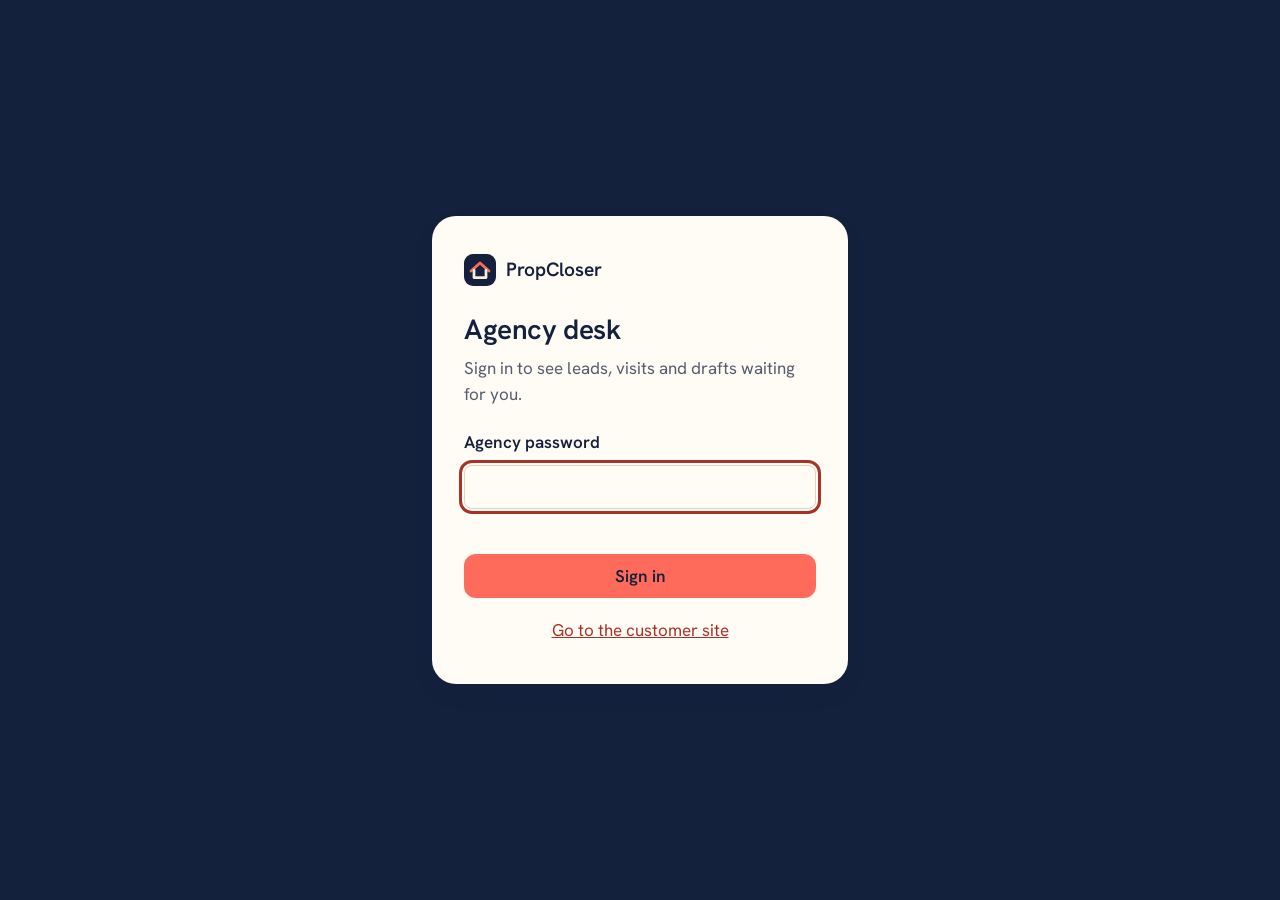
==== commit 9cf1f600: "feat: redesigned customer page and agency desk Navy, cream and coral theme with a real Islamabad her" ====
--- a/frontend/admin.html
+++ b/frontend/admin.html
@@ -3,66 +3,106 @@
 <head>
   <meta charset="utf-8">
   <meta name="viewport" content="width=device-width, initial-scale=1, viewport-fit=cover">
-  <title>PropCloser · Agency desk</title>
+  <title>PropCloser agency desk</title>
   <meta name="robots" content="noindex">
+  <meta name="theme-color" content="#14213d">
   <link rel="icon" href="icon.svg" type="image/svg+xml">
   <link rel="preconnect" href="https://fonts.googleapis.com">
   <link rel="preconnect" href="https://fonts.gstatic.com" crossorigin>
-  <link href="https://fonts.googleapis.com/css2?family=Overpass:wght@600;800&display=swap" rel="stylesheet">
+  <link href="https://fonts.googleapis.com/css2?family=Hanken+Grotesk:wght@300..700&display=swap" rel="stylesheet">
   <link rel="stylesheet" href="styles.css">
   <link rel="stylesheet" href="admin.css">
   <script src="config.js"></script>
 </head>
 <body>
-  <header class="topbar">
-    <a class="brand" href="./"><span class="sign" aria-hidden="true">PC</span>Agency desk</a>
-    <nav aria-label="Main"><a href="./">Customer site</a><button id="logout" type="button" hidden>Sign out</button></nav>
-  </header>
+  <a class="skip" href="#main">Skip to content</a>
 
-  <main class="desk">
-    <section id="gate" class="gate" aria-labelledby="gate-title" hidden>
-      <h1 id="gate-title">Sign in</h1>
-      <form id="gate-form">
-        <label for="token">Agency password</label>
-        <input id="token" type="password" autocomplete="current-password" required aria-describedby="gate-error">
-        <p class="problem" id="gate-error" role="alert"></p>
-        <button class="btn btn-primary" type="submit">Sign in</button>
-      </form>
-    </section>
+  <section id="gate" class="gate" aria-labelledby="gate-title" hidden>
+    <form id="gate-form">
+      <p class="brand"><img src="icon.svg" width="32" height="32" alt="">PropCloser</p>
+      <h1 id="gate-title">Agency desk</h1>
+      <p class="muted">Sign in to see leads, visits and drafts waiting for you.</p>
+      <label for="token">Agency password</label>
+      <input id="token" type="password" autocomplete="current-password" required aria-describedby="gate-error">
+      <p class="problem" id="gate-error" role="alert"></p>
+      <button class="btn btn-primary" type="submit">Sign in</button>
+      <a href="./">Go to the customer site</a>
+    </form>
+  </section>
 
-    <div id="board" hidden>
-      <section class="todo" aria-labelledby="todo-title">
-        <div class="section-head">
-          <h1 id="todo-title">Waiting for you</h1>
-          <button class="btn btn-quiet" type="button" id="sweep">Find quiet leads</button>
+  <div id="desk" class="desk" hidden>
+    <aside class="side">
+      <a class="brand" href="./"><img src="icon.svg" width="32" height="32" alt=""><span>PropCloser</span></a>
+      <nav class="side-nav" aria-label="Desk">
+        <a href="#today" data-view="today"><svg class="i" aria-hidden="true"><use href="icons.svg#today"/></svg><span>Today</span></a>
+        <a href="#approvals" data-view="approvals"><svg class="i" aria-hidden="true"><use href="icons.svg#inbox"/></svg><span>Approvals</span><b class="badge" id="badge" hidden></b></a>
+        <a href="#leads" data-view="leads"><svg class="i" aria-hidden="true"><use href="icons.svg#users"/></svg><span>Leads</span></a>
+        <a href="#visits" data-view="visits"><svg class="i" aria-hidden="true"><use href="icons.svg#calendar"/></svg><span>Visits</span></a>
+        <a href="#costs" data-view="costs"><svg class="i" aria-hidden="true"><use href="icons.svg#wallet"/></svg><span>Costs</span></a>
+      </nav>
+      <div class="side-foot">
+        <a href="./"><svg class="i" aria-hidden="true"><use href="icons.svg#external"/></svg><span>Customer site</span></a>
+        <button id="logout" type="button"><svg class="i" aria-hidden="true"><use href="icons.svg#logout"/></svg><span>Sign out</span></button>
+      </div>
+    </aside>
+
+    <main id="main" tabindex="-1">
+      <header class="view-head">
+        <div><h1 id="view-title" tabindex="-1">Today</h1><p id="view-note" class="muted"></p></div>
+        <div class="view-actions">
+          <p id="updated" class="fine" role="status"></p>
+          <button class="btn btn-quiet icon-only" id="refresh" type="button" aria-label="Refresh" title="Refresh"><svg class="i" aria-hidden="true"><use href="icons.svg#refresh"/></svg></button>
+          <details class="only-phone menu"><summary class="btn btn-quiet icon-only" aria-label="More"><svg class="i" aria-hidden="true"><use href="icons.svg#user"/></svg></summary>
+            <div><a href="./">Customer site</a><button type="button" id="logout-2">Sign out</button></div></details>
         </div>
-        <p class="fine">The assistant never messages anyone by itself. "Find quiet leads" drafts a follow-up for leads who stopped replying; you approve each one.</p>
-        <p id="sweep-note" class="note" role="status"></p>
-        <div id="followups" class="list"></div>
+      </header>
+
+      <section data-panel="today" hidden>
+        <div id="kpis" class="kpis"></div>
+        <div class="two">
+          <div class="box"><div class="box-head"><h2>Waiting for you</h2><a href="#approvals">All approvals</a></div><div id="today-approvals"></div></div>
+          <div class="box"><div class="box-head"><h2>Next visits</h2><a href="#visits">All visits</a></div><div id="today-visits"></div></div>
+        </div>
+        <div class="box"><div class="box-head"><h2>Lead pipeline</h2><a href="#leads">All leads</a></div><div id="pipeline"></div></div>
       </section>
 
-      <section aria-labelledby="pipe-title">
-        <div class="section-head"><h2 id="pipe-title">Leads</h2><p id="updated" class="fine" role="status"></p></div>
-        <div class="pipeline">
-          <div class="col"><h3>New <span id="c-new">0</span></h3><div id="k-new" class="list"></div></div>
-          <div class="col"><h3>Qualified <span id="c-qualified">0</span></h3><div id="k-qualified" class="list"></div></div>
-          <div class="col"><h3>Visit booked <span id="c-visit_booked">0</span></h3><div id="k-visit_booked" class="list"></div></div>
+      <section data-panel="approvals" hidden>
+        <div class="toolbar">
+          <button class="btn btn-quiet" type="button" id="sweep"><svg class="i" aria-hidden="true"><use href="icons.svg#search"/></svg>Find quiet leads</button>
+          <p class="muted">Looks for leads who stopped replying for a day and drafts a follow-up for each.</p>
+        </div>
+        <div id="drafts" class="stack"></div>
+        <details class="box fold" id="handled-box" hidden><summary><h2 id="handled-title">Already handled</h2><svg class="i chev" aria-hidden="true"><use href="icons.svg#down"/></svg></summary><div id="handled"></div></details>
+        <details class="box fold"><summary><h2>How approvals work</h2><svg class="i chev" aria-hidden="true"><use href="icons.svg#down"/></svg></summary>
+          <div class="muted"><p>The assistant never messages a lead by itself. It writes a draft, and nothing moves forward until someone here approves it. Rejected drafts are kept for the record.</p></div></details>
+      </section>
+
+      <section data-panel="leads" hidden>
+        <div class="toolbar">
+          <div class="find"><svg class="i" aria-hidden="true"><use href="icons.svg#search"/></svg><label class="sr" for="q">Search leads</label><input id="q" type="search" placeholder="Search name, area or type" autocomplete="off"></div>
+          <div class="segmented" id="lead-filter" role="group" aria-label="Lead status"></div>
+        </div>
+        <div class="split">
+          <div class="box flush" id="lead-list"></div>
+          <aside class="box detail" id="lead-detail" aria-live="polite"></aside>
         </div>
       </section>
 
-      <section aria-labelledby="visit-title">
-        <div class="section-head"><h2 id="visit-title">Visits</h2></div>
-        <div class="table" tabindex="0" role="region" aria-label="Visits">
-          <table><thead><tr><th scope="col">When</th><th scope="col">Home</th><th scope="col">Lead</th><th scope="col">Status</th></tr></thead><tbody id="visits"></tbody></table>
-        </div>
+      <section data-panel="visits" hidden>
+        <div class="toolbar"><div class="segmented" id="visit-filter" role="group" aria-label="Which visits"></div></div>
+        <div id="agenda" class="stack"></div>
       </section>
 
-      <section aria-labelledby="cost-title">
-        <div class="section-head"><h2 id="cost-title">Assistant costs</h2></div>
-        <div id="usage" class="usage"></div>
+      <section data-panel="costs" hidden>
+        <div class="box" id="spend"></div>
+        <div id="cost-tiles" class="kpis"></div>
+        <details class="box fold"><summary><h2>Tokens used</h2><svg class="i chev" aria-hidden="true"><use href="icons.svg#down"/></svg></summary><div id="tokens"></div></details>
       </section>
-    </div>
-  </main>
+    </main>
+  </div>
+  <p id="toast" class="toast" role="status"></p>
+
+  <script src="photos.js"></script>
   <script src="admin.js"></script>
 </body>
 </html>
--- a/frontend/styles.css
+++ b/frontend/styles.css
@@ -1,171 +1,306 @@
-/* PropCloser. Signage green and Overpass (drawn from highway signs) because Islamabad is navigated by sector boards.
-   Every text/background pair below is at least 4.5:1 in both appearances. */
+/* PropCloser. Navy, cream and coral: dusk over Islamabad seen from the Margalla Hills.
+   Coral means "your move" (primary action) and always carries navy text. Text pairs are at least 4.5:1 in both appearances. */
 :root {
-  --bg: #f3f5f4; --card: #ffffff; --ink: #14201b; --muted: #52615a; --line: #d7dfdb;
-  --fill: #00683f; --fill-press: #00522f; --on-fill: #ffffff;   /* primary actions only */
-  --link: #00683f; --soft: #e1f0e8;
-  --signal: #744b00; --signal-bg: #fff1c9;                       /* "waiting for you" only */
-  --danger: #b3261e;
-  --cell: #e3e9e6; --ridge: #b9c7c0;
-  --sign: "Overpass", "Highway Gothic", system-ui, sans-serif;
-  --text: system-ui, -apple-system, "Segoe UI", Roboto, "Noto Sans", sans-serif;
-  --r: 12px;
-  color-scheme: light dark;
+  --navy: #14213d; --navy-2: #1d2c4f; --cream: #f4ede0; --coral: #ff6b5b; --coral-hi: #ff8274;
+  --bg: #f4ede0; --card: #fffbf5; --raise: #fbf5ea; --ink: #14213d; --muted: #545c6e; --line: #e0d5c3;
+  --link: #a93226; --sel: #14213d; --on-sel: #f4ede0; --soft: #efe5d4;
+  --ok: #1f6b4a; --ok-bg: #dfede2; --wait: #8a3a12; --wait-bg: #ffe3d6; --danger: #a3221c;
+  --cell: #e6dccb; --ridge: #b9ad98;
+  --text: "Hanken Grotesk", system-ui, -apple-system, "Segoe UI", Roboto, "Noto Sans", sans-serif;
+  --plate: "Overpass", "Highway Gothic", system-ui, sans-serif;
+  --r-s: 10px; --r-m: 16px; --r-l: 24px;
+  --shadow: 0 1px 2px rgb(20 33 61 / .05), 0 10px 30px -12px rgb(20 33 61 / .18);
+  --ease: cubic-bezier(.2, .7, .2, 1);
+  color-scheme: light dark; interpolate-size: allow-keywords;
 }
 @media (prefers-color-scheme: dark) {
   :root {
-    --bg: #0f1512; --card: #18211d; --ink: #ecf3ef; --muted: #a8b8b0; --line: #2b3832;
-    --fill: #0a7a4d; --fill-press: #0c8f5b; --link: #62d6a3; --soft: #17382b;
-    --signal: #ffd773; --signal-bg: #3a2d08; --danger: #ff8a80; --cell: #223029; --ridge: #3d5047;
+    --bg: #0d162b; --card: #152141; --raise: #1a284c; --ink: #f4ede0; --muted: #aeb8cc; --line: #2b3a5e;
+    --link: #ff9a8c; --sel: #f4ede0; --on-sel: #14213d; --soft: #22315a;
+    --ok: #7fd6a8; --ok-bg: #12382f; --wait: #ffb199; --wait-bg: #43261f; --danger: #ff9a8c;
+    --cell: #22315a; --ridge: #40517d; --shadow: 0 1px 2px rgb(0 0 0 / .3), 0 14px 34px -14px rgb(0 0 0 / .6);
   }
 }
 @media (prefers-contrast: more) { :root { --muted: var(--ink); --line: currentColor; } }
 
 *, *::before, *::after { box-sizing: border-box; }
 [hidden] { display: none !important; }
-html { scroll-behavior: smooth; scroll-padding-top: 5rem; }
-body { margin: 0; font: 400 1.0625rem/1.5 var(--text); background: var(--bg); color: var(--ink); }
-h1, h2, h3, .sign, .brand, .price { font-family: var(--sign); line-height: 1.1; }
-h1, h2, h3 { margin: 0; font-weight: 800; text-wrap: balance; }
-p { margin: 0; }
+html { scroll-behavior: smooth; scroll-padding-top: 5.5rem; -webkit-text-size-adjust: 100%; }
+body { margin: 0; font: 400 1.0625rem/1.55 var(--text); background: var(--bg); color: var(--ink); -webkit-font-smoothing: antialiased; }
+h1, h2, h3 { margin: 0; line-height: 1.12; text-wrap: balance; font-weight: 600; letter-spacing: -.015em; }
+p, ul, ol, figure { margin: 0; }
+ul, ol { padding: 0; list-style: none; }
+img { display: block; max-width: 100%; }
 button, input, select { font: inherit; color: inherit; }
 a { color: var(--link); }
-svg { fill: none; stroke: currentColor; stroke-width: 2; stroke-linecap: round; stroke-linejoin: round; }
-:focus-visible { outline: 3px solid var(--link); outline-offset: 2px; border-radius: 6px; }
-.sr { position: absolute; width: 1px; height: 1px; overflow: hidden; clip-path: inset(50%); }
-.skip { position: absolute; left: 1rem; top: -4rem; z-index: 60; background: var(--card); padding: .75rem 1rem; border-radius: var(--r); }
+.i { flex: none; width: 20px; height: 20px; fill: none; stroke: currentColor; stroke-width: 1.75; stroke-linecap: round; stroke-linejoin: round; }
+:focus-visible { outline: 3px solid var(--link); outline-offset: 2px; border-radius: 8px; }
+.wrap { width: 100%; max-width: 1320px; margin-inline: auto; padding-inline: max(1.25rem, env(safe-area-inset-left)) max(1.25rem, env(safe-area-inset-right)); }
+.sr { position: absolute; width: 1px; height: 1px; overflow: hidden; clip-path: inset(50%); white-space: nowrap; }
+.skip { position: absolute; left: 1rem; top: -4rem; z-index: 60; background: var(--card); color: var(--ink); padding: .75rem 1rem; border-radius: var(--r-s); }
 .skip:focus { top: 1rem; }
-.fine { font-size: .875rem; color: var(--muted); }
-
-.btn { min-height: 44px; padding: .5rem 1.1rem; border: 1px solid transparent; border-radius: 10px; font-weight: 600; cursor: pointer; white-space: nowrap; }
-.btn-primary { background: var(--fill); color: var(--on-fill); }
-.btn-primary:hover, .btn-primary:active { background: var(--fill-press); }
-.btn-quiet { background: transparent; border-color: var(--line); color: var(--link); }
+.fine { font-size: .9rem; color: var(--muted); }
+.row { display: flex; flex-wrap: wrap; gap: .5rem; }
+
+.btn { display: inline-flex; align-items: center; justify-content: center; gap: .5rem; min-height: 44px; padding: .5rem 1.1rem; border: 1px solid transparent; border-radius: 12px; font-weight: 600; cursor: pointer; white-space: nowrap; transition: background-color .15s, border-color .15s; }
+.btn-primary { background: var(--coral); color: var(--navy); }
+.btn-primary:hover { background: var(--coral-hi); }
+.btn-quiet { background: var(--card); border-color: var(--line); color: var(--ink); }
 .btn-quiet:hover { background: var(--soft); }
+.btn-quiet[aria-pressed="true"] { background: var(--sel); color: var(--on-sel); border-color: var(--sel); }
+.btn-text { background: none; color: var(--link); padding-inline: .6rem; }
+.btn-text:hover { text-decoration: underline; }
 .btn:active { transform: translateY(1px); }
 .btn:disabled { opacity: .55; cursor: default; }
-input, select { width: 100%; min-height: 44px; padding: .5rem .75rem; border: 1px solid var(--line); border-radius: 10px; background: var(--card); }
+input, select { width: 100%; min-height: 44px; padding: .5rem .8rem; border: 1px solid var(--line); border-radius: 12px; background: var(--card); }
+select { appearance: none; padding-right: 2.2rem; background-image: linear-gradient(45deg, transparent 50%, currentColor 50%), linear-gradient(-45deg, transparent 50%, currentColor 50%); background-size: 6px 6px; background-position: right 1.1rem center, right .8rem center; background-repeat: no-repeat; }
 input::placeholder { color: var(--muted); opacity: 1; }
 
-/* top bar */
-.topbar { position: sticky; top: 0; z-index: 20; display: flex; justify-content: space-between; align-items: center; gap: 1rem; padding: .5rem max(1rem, env(safe-area-inset-left)); background: var(--bg); border-bottom: 1px solid var(--line); }
-.brand { display: inline-flex; align-items: center; gap: .6rem; min-height: 44px; font-weight: 800; font-size: 1.2rem; color: var(--ink); text-decoration: none; }
-.sign { display: inline-grid; place-items: center; background: var(--fill); color: var(--on-fill); font-weight: 800; border-radius: 7px; box-shadow: inset 0 0 0 2px var(--fill), inset 0 0 0 3.5px var(--on-fill); padding: .5rem .55rem .38rem; line-height: 1; }
-.topbar nav { display: flex; gap: .25rem; flex-wrap: wrap; justify-content: flex-end; }
-.topbar nav a, .topbar nav button { display: inline-flex; align-items: center; min-height: 44px; padding: 0 .7rem; color: var(--ink); text-decoration: none; border-radius: 8px; background: none; border: 0; cursor: pointer; }
-.topbar nav a:hover, .topbar nav button:hover { background: var(--soft); }
-
-/* hero */
-.hero, .section { max-width: 1180px; margin: 0 auto; padding: 2.5rem 1.25rem; }
-.hero { display: grid; grid-template-columns: minmax(0, 1fr) minmax(0, 1.05fr); gap: 2.5rem; align-items: center; }
-.hero h1 { font-size: clamp(2.4rem, 5.2vw, 4rem); letter-spacing: -.02em; }
-.hero-copy > p { margin: 1rem 0 1.5rem; color: var(--muted); max-width: 34rem; }
-.ask label { display: block; font-weight: 600; margin-bottom: .4rem; }
-.ask-row { display: flex; gap: .5rem; }
-.ask-row input { min-height: 52px; }
-.ask-row .btn { min-height: 52px; }
-.examples { display: flex; flex-wrap: wrap; gap: .5rem; margin-top: .9rem; }
-.examples button, .quick button { min-height: 44px; padding: .35rem .9rem; border: 1px solid var(--line); border-radius: 22px; background: var(--card); color: var(--link); cursor: pointer; font-size: 1rem; }
-.examples button:hover, .quick button:hover { background: var(--soft); }
-
-/* the sector map */
-.map-card { margin: 0; padding: 1rem; background: var(--card); border: 1px solid var(--line); border-radius: 16px; }
-.map-card figcaption { display: flex; flex-wrap: wrap; justify-content: space-between; gap: .25rem 1rem; margin-top: .5rem; }
-.map { display: block; width: 100%; height: auto; }
+/* top bar: always navy, so it reads as one piece with the hero */
+.topbar { position: sticky; top: 0; z-index: 20; background: var(--navy); color: var(--cream); padding-top: env(safe-area-inset-top); }
+.topbar .wrap { display: flex; justify-content: space-between; align-items: center; gap: 1rem; min-height: 68px; }
+.brand { display: inline-flex; align-items: center; gap: .65rem; min-height: 44px; font-weight: 600; font-size: 1.2rem; letter-spacing: -.01em; color: inherit; text-decoration: none; }
+.brand img { border-radius: 9px; box-shadow: 0 0 0 1px rgb(244 237 224 / .22); }
+.topbar nav { display: flex; gap: .25rem; }
+.topbar nav a, .topbar nav button { display: inline-flex; align-items: center; gap: .5rem; min-height: 44px; padding: 0 .85rem; color: inherit; text-decoration: none; border-radius: 10px; background: none; border: 0; cursor: pointer; }
+.topbar nav a:hover, .topbar nav button:hover { background: rgb(244 237 224 / .12); }
+.topbar :focus-visible, .hero :focus-visible, footer :focus-visible { outline-color: var(--coral); }
+
+/* hero: the city at dusk, and one question */
+.hero, .welcome { margin-top: -1px; }
+.hero { position: relative; isolation: isolate; overflow: hidden; background: var(--navy); color: var(--cream); }
+.hero-photo { position: absolute; inset: 0 0 0 auto; z-index: -2; width: 76%; height: 100%; object-fit: cover; object-position: 60% 62%; }
+.hero::before { content: ""; position: absolute; inset: 0; z-index: -1; background:
+  radial-gradient(55% 50% at 80% 12%, rgb(255 107 91 / .4), transparent 70%),
+  linear-gradient(to bottom, var(--navy), transparent 22%, transparent 58%, var(--navy) 96%),
+  linear-gradient(to right, var(--navy) 24%, rgb(20 33 61 / .72) 46%, rgb(20 33 61 / .12) 74%); }
+.hero .wrap { padding-block: clamp(3.5rem, 9vw, 7.5rem) 1.75rem; }
+.hero h1 { max-width: 13ch; font-size: clamp(2.75rem, 7vw, 5.5rem); font-weight: 350; line-height: 1; letter-spacing: -.035em; }
+.hero .lead { max-width: 35rem; margin: 1.4rem 0 2rem; font-size: 1.1875rem; line-height: 1.5; color: #e6e0d6; }
+.ask { position: relative; display: flex; gap: .5rem; max-width: 42rem; padding: .5rem; background: var(--cream); color: var(--navy); border-radius: 20px; box-shadow: 0 18px 50px -18px rgb(0 0 0 / .6); }
+.ask > .i { position: absolute; left: 1.4rem; top: 50%; translate: 0 -50%; color: #545c6e; }
+.ask input { min-height: 52px; padding-left: 3rem; border: 0; background: none; color: var(--navy); font-size: 1.0625rem; }
+.ask input::placeholder { color: #545c6e; }
+.ask input:focus-visible { outline: none; }
+.ask:focus-within { box-shadow: 0 0 0 3px var(--coral), 0 18px 50px -18px rgb(0 0 0 / .6); }
+.ask .btn { min-height: 52px; padding-inline: 1.5rem; border-radius: 14px; }
+.examples { display: flex; flex-wrap: wrap; gap: .5rem; margin-top: 1rem; }
+.examples button { min-height: 44px; padding: .3rem 1rem; border: 1px solid rgb(244 237 224 / .3); border-radius: 22px; background: rgb(20 33 61 / .55); color: var(--cream); cursor: pointer; font-size: 1rem; }
+.examples button:hover { background: rgb(244 237 224 / .16); }
+.assure { display: grid; grid-template-columns: repeat(4, auto); justify-content: space-between; gap: 1rem 2rem; margin-top: clamp(3rem, 7vw, 6rem); padding-top: 1.5rem; border-top: 1px solid rgb(244 237 224 / .18); }
+.assure li { display: flex; align-items: center; gap: .65rem; }
+.assure .i { color: var(--coral); }
+
+/* welcome back: only what helps someone carry on */
+.welcome { position: relative; background: var(--navy); color: var(--cream); }
+.welcome .wrap { padding-block: .5rem 2.5rem; }
+.welcome h2 { font-size: 1.35rem; margin-bottom: 1rem; }
+.welcome-items { display: grid; grid-template-columns: repeat(auto-fit, minmax(min(100%, 280px), 1fr)); gap: .75rem; }
+.welcome-items button { display: grid; grid-template-columns: auto 1fr auto; align-items: center; gap: .25rem 1rem; width: 100%; padding: 1rem 1.1rem; text-align: left; border: 1px solid rgb(244 237 224 / .16); border-radius: var(--r-m); background: var(--navy-2); color: inherit; cursor: pointer; transition: border-color .15s; }
+.welcome-items button:hover { border-color: rgb(244 237 224 / .5); }
+.welcome-items .i { width: 22px; height: 22px; }
+.welcome-items .i:first-child { color: var(--coral); }
+.welcome-items b { display: block; font-weight: 600; }
+.welcome-items small { display: block; font-size: .9375rem; color: #c9cfdb; }
+
+/* homes */
+.section { padding-block: clamp(3rem, 6vw, 5rem); }
+.section-head { display: flex; align-items: baseline; justify-content: space-between; gap: .25rem 1rem; flex-wrap: wrap; margin-bottom: 1.25rem; }
+.section-head h2, .how h2 { font-size: clamp(1.9rem, 3.4vw, 2.6rem); font-weight: 500; letter-spacing: -.025em; }
+.section-head p { color: var(--muted); }
+.filters { display: flex; flex-wrap: wrap; gap: .75rem; align-items: flex-end; margin-bottom: 1.75rem; }
+.filter-main { display: flex; gap: .5rem; }
+.filter-fields { display: flex; flex: 1; flex-wrap: wrap; gap: .75rem; align-items: flex-end; }
+.field { flex: 1 1 9rem; }
+.field label { display: block; font-size: .9375rem; color: var(--muted); margin-bottom: .25rem; }
+.segmented { display: inline-flex; padding: 3px; border: 1px solid var(--line); border-radius: 14px; background: var(--card); }
+.segmented button { min-height: 44px; min-width: 4.5rem; padding: 0 1rem; border: 0; border-radius: 11px; background: none; font-weight: 600; cursor: pointer; }
+.segmented button[aria-pressed="true"] { background: var(--sel); color: var(--on-sel); }
+.only-small, .only-narrow { display: none; }
+
+.browse { display: grid; grid-template-columns: minmax(0, 1.55fr) minmax(0, 1fr); gap: 2rem; align-items: start; }
+.grid { display: grid; grid-template-columns: repeat(auto-fill, minmax(min(100%, 290px), 1fr)); gap: 1.5rem; }
+.card { display: flex; flex-direction: column; background: var(--card); border-radius: var(--r-l); overflow: hidden; box-shadow: var(--shadow); }
+.photo { position: relative; aspect-ratio: 480 / 326; background: var(--cell); overflow: hidden; }
+.photo img { width: 100%; height: 100%; object-fit: cover; }
+.photo .mini { position: absolute; inset: 8%; width: 84%; height: 84%; }
+.plate { position: absolute; left: .9rem; bottom: .9rem; padding: .5rem .65rem .38rem; max-width: calc(100% - 1.8rem); border-radius: 8px; background: var(--navy); color: var(--cream); box-shadow: inset 0 0 0 2px var(--navy), inset 0 0 0 3px rgb(244 237 224 / .75); font: 700 1.05rem/1 var(--plate); }
+.fits { position: absolute; left: .9rem; top: .9rem; display: inline-flex; align-items: center; gap: .35rem; padding: .25rem .7rem .25rem .5rem; border-radius: 999px; background: var(--cream); color: var(--navy); font-size: .9rem; font-weight: 600; }
+.fits .i { width: 16px; height: 16px; stroke-width: 2.4; }
+.save { position: absolute; right: .7rem; top: .7rem; display: grid; place-items: center; width: 44px; height: 44px; border: 0; border-radius: 50%; background: rgb(20 33 61 / .62); color: #fff; cursor: pointer; }
+.save:hover { background: var(--navy); }
+.save[aria-pressed="true"] { background: var(--cream); color: #c2392b; }
+.save[aria-pressed="true"] .i { fill: currentColor; }
+.card-body { display: flex; flex-direction: column; flex: 1; padding: 1.15rem 1.25rem 1.25rem; }
+.price { font-size: 1.5rem; font-weight: 600; letter-spacing: -.02em; line-height: 1.2; }
+.price small { font-size: 1rem; font-weight: 400; letter-spacing: 0; color: var(--muted); }
+.card h3 { margin-top: .2rem; font-size: 1.0625rem; font-weight: 500; line-height: 1.35; letter-spacing: 0; }
+.facts { display: flex; flex-wrap: wrap; gap: .35rem 1.1rem; margin: .85rem 0 .75rem; color: var(--muted); font-size: .9688rem; }
+.facts li { display: inline-flex; align-items: center; gap: .4rem; }
+.facts .i { width: 18px; height: 18px; }
+.more { margin-top: auto; border-top: 1px solid var(--line); }
+.more summary { display: flex; align-items: center; justify-content: space-between; min-height: 44px; cursor: pointer; list-style: none; font-size: .9688rem; }
+.more p { padding-bottom: .85rem; color: var(--muted); font-size: .9688rem; }
+.card .btn { width: 100%; }
+.more-homes { display: flex; margin: 2rem auto 0; }
+.photo-note { margin-top: 1.5rem; text-align: center; }
+.message { grid-column: 1 / -1; padding: 3rem 1rem; text-align: center; display: grid; gap: 1rem; justify-items: center; }
+.skeleton { height: 440px; border-radius: var(--r-l); background: var(--cell); }
+
+/* the map */
+.map-card { position: sticky; top: 88px; overflow: hidden; border-radius: var(--r-l); background: var(--card); box-shadow: var(--shadow); }
+#map { position: relative; height: min(640px, calc(100vh - 250px)); min-height: 340px; background: var(--cell); overflow: hidden; font-family: var(--text); }
+.map-wait { display: grid; place-items: center; height: 100%; color: var(--muted); }
+.map-card figcaption { display: flex; flex-wrap: wrap; justify-content: space-between; gap: .1rem 1rem; padding: .85rem 1.1rem; }
+.map-pin { position: relative; display: grid; place-items: center; width: 34px; height: 34px; padding: 0; border: 2.5px solid #fff; border-radius: 50%; background: var(--navy); color: #fff; cursor: pointer; box-shadow: 0 3px 8px rgb(20 33 61 / .4); font: 700 .9rem/1 var(--text); }
+.map-pin b { font-weight: 700; }
+.map-pin span { position: absolute; top: calc(100% + 2px); left: 50%; translate: -50% 0; display: none; padding: .1rem .35rem; border-radius: 6px; background: rgb(255 251 245 / .92); color: #14213d; font-size: .8125rem; font-weight: 600; line-height: 1.25; white-space: nowrap; pointer-events: none; }
+.map-pin.named span, .map-pin:hover span, .map-pin:focus-visible span, .map-pin.lit span, .map-pin[aria-pressed="true"] span { display: block; }
+.map-pin:hover, .map-pin:focus-visible, .map-pin.lit, .map-pin[aria-pressed="true"] { z-index: 5; }
+.map-pin[aria-pressed="true"], .map-pin.lit { background: var(--coral); color: var(--navy); }
+.map-pin:focus-visible { border-radius: 50%; }
+@media (prefers-color-scheme: dark) { .map-pin { background: var(--cream); color: var(--navy); border-color: var(--navy); } .map-pin[aria-pressed="true"], .map-pin.lit { background: var(--coral); } }
+.maplibregl-ctrl-group button { width: 40px !important; height: 40px !important; }
+.maplibregl-ctrl-attrib { font-size: 11px; }
+
+/* the schematic map: shown only if the real one can't load */
+.map { display: block; width: 100%; height: 100%; padding: 1rem; }
+.map, .mini { fill: none; stroke: currentColor; stroke-width: 2; stroke-linecap: round; stroke-linejoin: round; }
 .cells rect { fill: var(--cell); stroke: none; }
+#map .cells rect { fill: var(--card); }
 .ridge { stroke: var(--ridge); stroke-width: 2.5; }
 .where { fill: var(--muted); stroke: none; font: 600 9px var(--text); text-anchor: middle; }
 .mark { cursor: pointer; }
 .mark .hit { fill: transparent; stroke: none; }
-.mark .dot { fill: var(--fill); stroke: var(--card); stroke-width: 1.5; }
-.axis { fill: var(--muted); stroke: none; font: 800 10px var(--sign); text-anchor: middle; }
-.mark .name { fill: var(--ink); stroke: var(--card); stroke-width: 3; paint-order: stroke; font: 600 9px var(--text); pointer-events: none; }
+.mark .dot { fill: var(--navy); stroke: var(--card); stroke-width: 1.5; }
+.axis { fill: var(--muted); stroke: none; font: 700 10px var(--plate); text-anchor: middle; }
+.mark .name { fill: var(--ink); stroke: var(--cell); stroke-width: 3; paint-order: stroke; font: 600 9px var(--text); pointer-events: none; }
 .mark .name[data-end] { text-anchor: end; }
-.mark .count { fill: var(--on-fill); stroke: none; font: 800 9.5px var(--sign); text-anchor: middle; pointer-events: none; }
-.mark:hover .dot { fill: var(--fill-press); }
-.mark[aria-pressed="true"] .dot { stroke: var(--ink); stroke-width: 3; r: 10px; }
+.mark .count { fill: #fff; stroke: none; font: 700 9.5px var(--plate); text-anchor: middle; pointer-events: none; }
+.mark[aria-pressed="true"] .dot { fill: var(--coral); r: 10px; }
+.mark[aria-pressed="true"] .count { fill: var(--navy); }
 .mark:focus-visible { outline: none; }
 .mark:focus-visible .dot { stroke: var(--link); stroke-width: 4; r: 10px; }
-
-/* homes */
-.section-head { display: flex; align-items: baseline; justify-content: space-between; gap: 1rem; flex-wrap: wrap; margin-bottom: 1rem; }
-.section-head h2 { font-size: 1.9rem; }
-.section-head p { color: var(--muted); }
-.filters { display: flex; flex-wrap: wrap; gap: .75rem; align-items: flex-end; margin-bottom: 1.5rem; }
-.field { flex: 1 1 9rem; }
-.field.grow { flex: 2 1 12rem; }
-.field label { display: block; font-size: .9375rem; font-weight: 600; margin-bottom: .25rem; }
-.segmented { display: inline-flex; border: 1px solid var(--line); border-radius: 10px; overflow: hidden; background: var(--card); }
-.segmented button { min-height: 44px; min-width: 4.5rem; border: 0; background: none; font-weight: 600; cursor: pointer; }
-.segmented button[aria-pressed="true"] { background: var(--fill); color: var(--on-fill); }
-.grid { display: grid; grid-template-columns: repeat(auto-fill, minmax(min(100%, 270px), 1fr)); gap: 1.25rem; }
-.card { display: flex; flex-direction: column; background: var(--card); border: 1px solid var(--line); border-radius: 16px; overflow: hidden; }
-.locator { position: relative; height: 148px; background: var(--bg); border-bottom: 1px solid var(--line); overflow: hidden; }
-.mini { position: absolute; inset: .5rem .75rem auto auto; width: 62%; height: auto; opacity: .95; }
-.mini .pin { fill: var(--fill); stroke: var(--card); stroke-width: 3; }
-.locator .sign { position: absolute; left: .9rem; bottom: .9rem; font-size: 1.3rem; padding: .6rem .7rem .48rem; max-width: calc(100% - 1.5rem); }
-.card-body { display: flex; flex-direction: column; gap: .35rem; padding: 1rem; flex: 1; }
-.price { font-size: 1.45rem; font-weight: 800; }
-.price small { font: 400 1rem var(--text); color: var(--muted); }
-.card h3 { font: 600 1.0625rem/1.35 var(--text); }
-.card p { color: var(--muted); }
-.card .btn { margin-top: auto; }
-.card .facts { margin-bottom: .6rem; }
-.message { grid-column: 1 / -1; padding: 2.5rem 1rem; text-align: center; display: grid; gap: .9rem; justify-items: center; }
-.skeleton { height: 330px; border-radius: 16px; background: var(--cell); }
-@media (prefers-reduced-motion: no-preference) { .skeleton { animation: pulse 1.4s ease-in-out infinite; } @keyframes pulse { 50% { opacity: .55; } } }
-
-/* how it works */
-.steps { list-style: none; counter-reset: s; margin: 0; padding: 0; display: grid; grid-template-columns: repeat(auto-fit, minmax(240px, 1fr)); gap: 1.5rem; }
-.steps li { counter-increment: s; padding-top: 1rem; border-top: 3px solid var(--fill); }
-.steps h3 { font-size: 1.2rem; margin-bottom: .35rem; }
-.steps h3::before { content: counter(s) ". "; }
-.steps p { color: var(--muted); }
-footer { padding: 2rem 1.25rem 7rem; text-align: center; color: var(--muted); border-top: 1px solid var(--line); margin-top: 2rem; }
+.mini .pin { fill: var(--coral); stroke: var(--card); stroke-width: 3; }
+.mini .cells rect { fill: var(--card); }
+
+/* accordions */
+.accordion { border-top: 1px solid var(--line); }
+.accordion details { border-bottom: 1px solid var(--line); }
+.accordion summary { display: grid; grid-template-columns: auto 1fr auto; align-items: center; gap: 1rem; min-height: 68px; padding: .75rem .25rem; cursor: pointer; list-style: none; font-size: 1.1875rem; font-weight: 500; }
+summary::-webkit-details-marker { display: none; }
+.accordion summary .i:first-child { width: 24px; height: 24px; color: var(--link); }
+.accordion summary:hover span { text-decoration: underline; text-decoration-thickness: 1px; text-underline-offset: 4px; }
+.chev { transition: rotate .25s var(--ease); color: var(--muted); }
+details[open] > summary .chev { rotate: 180deg; }
+.accordion details > div { max-width: 60ch; padding: 0 .25rem 1.5rem calc(24px + 1.25rem); color: var(--muted); display: grid; gap: .9rem; }
+
+.how { background: var(--card); padding-block: clamp(3.5rem, 8vw, 7rem); }
+.how .wrap { display: grid; grid-template-columns: minmax(0, 5fr) minmax(0, 7fr); gap: clamp(2rem, 6vw, 6rem); align-items: start; }
+.how-photo { position: sticky; top: 100px; border-radius: var(--r-l); overflow: hidden; background: var(--navy); }
+.how-photo img { width: 100%; height: auto; aspect-ratio: 4 / 5; object-fit: cover; }
+.how h2 { margin-bottom: 1.5rem; }
+.how h2.second { margin-top: 3.5rem; }
+
+footer { background: var(--navy); color: #c9cfdb; padding-block: 3rem 7.5rem; }
+footer .wrap { display: grid; grid-template-columns: auto minmax(0, 34rem) auto; gap: 1.5rem 3rem; align-items: center; justify-content: space-between; }
+footer .brand { color: var(--cream); }
+footer nav { display: flex; flex-wrap: wrap; gap: 0 1.25rem; }
+footer nav a { display: inline-flex; align-items: center; min-height: 44px; color: var(--cream); }
 
 /* chat */
-.chat-fab { position: fixed; right: max(1rem, env(safe-area-inset-right)); bottom: max(1rem, env(safe-area-inset-bottom)); z-index: 30; display: inline-flex; align-items: center; gap: .6rem; min-height: 52px; padding: 0 1.2rem; border: 0; border-radius: 26px; background: var(--fill); color: var(--on-fill); font-weight: 600; cursor: pointer; box-shadow: 0 6px 20px rgb(0 0 0 / .22); }
-.chat-fab:hover { background: var(--fill-press); }
-.chat-fab svg { width: 22px; height: 22px; }
-.chat { position: fixed; right: max(1rem, env(safe-area-inset-right)); bottom: max(1rem, env(safe-area-inset-bottom)); z-index: 40; width: min(410px, calc(100vw - 2rem)); height: min(680px, calc(100dvh - 2rem)); display: flex; flex-direction: column; background: var(--card); border: 1px solid var(--line); border-radius: 18px; overflow: hidden; box-shadow: 0 18px 50px rgb(0 0 0 / .28); visibility: hidden; opacity: 0; transform: translateY(10px); transition: opacity .16s, transform .16s, visibility 0s .16s; }
+.chat-fab { position: fixed; right: max(1.25rem, env(safe-area-inset-right)); bottom: max(1.25rem, env(safe-area-inset-bottom)); z-index: 30; display: inline-flex; align-items: center; gap: .6rem; min-height: 56px; padding: 0 1.4rem; border: 0; border-radius: 28px; background: var(--coral); color: var(--navy); font-weight: 600; cursor: pointer; box-shadow: 0 10px 30px -6px rgb(20 33 61 / .5); }
+.chat-fab:hover { background: var(--coral-hi); }
+.chat { position: fixed; right: max(1.25rem, env(safe-area-inset-right)); bottom: max(1.25rem, env(safe-area-inset-bottom)); z-index: 40; width: min(430px, calc(100vw - 2rem)); height: min(720px, calc(100dvh - 2.5rem)); display: flex; flex-direction: column; background: var(--card); border-radius: var(--r-l); overflow: hidden; box-shadow: 0 0 0 1px var(--line), 0 30px 70px -16px rgb(10 16 34 / .55); visibility: hidden; opacity: 0; transform: translateY(14px) scale(.985); transform-origin: 100% 100%; transition: opacity .2s var(--ease), transform .25s var(--ease), visibility 0s .25s; }
 .chat.open { visibility: visible; opacity: 1; transform: none; transition-delay: 0s; }
-.chat-head, .quick, .chat-input, .chat-foot { flex: none; }
-.chat-head { display: flex; justify-content: space-between; align-items: center; gap: .5rem; padding: .7rem .6rem .7rem 1rem; border-bottom: 1px solid var(--line); }
-.chat-head h2 { font-size: 1.1rem; }
-.chat-head p { font-size: .9375rem; color: var(--muted); }
-.chat-actions { display: flex; align-items: center; }
-.chat-actions button { min-width: 44px; min-height: 44px; padding: 0 .6rem; border: 0; background: none; color: var(--link); font-weight: 600; border-radius: 8px; cursor: pointer; display: inline-grid; place-items: center; white-space: nowrap; }
-.chat-actions button:hover { background: var(--soft); }
-.chat-actions svg { width: 20px; height: 20px; }
-.chat-body { flex: 1 1 auto; min-height: 60px; overflow-y: auto; padding: 1rem; display: flex; flex-direction: column; gap: .6rem; overscroll-behavior: contain; }
-.bubble { max-width: 88%; padding: .6rem .85rem; border-radius: 16px; overflow-wrap: anywhere; }
-.agent-msg { align-self: flex-start; background: var(--bg); border-bottom-left-radius: 5px; }
-.user-msg { align-self: flex-end; background: var(--fill); color: var(--on-fill); border-bottom-right-radius: 5px; }
+.chat-head, .about, .quick, .chat-input, .chat-foot { flex: none; }
+.chat-head { display: grid; grid-template-columns: auto 1fr auto; align-items: center; gap: .8rem; padding: .8rem .6rem .8rem 1rem; background: var(--navy); color: var(--cream); }
+.chat-head img { border-radius: 10px; box-shadow: 0 0 0 1px rgb(244 237 224 / .22); }
+.chat-head h2 { font-size: 1.0625rem; letter-spacing: 0; }
+.chat-head p { font-size: .9rem; line-height: 1.35; color: #c9cfdb; }
+.chat-actions { display: flex; }
+.chat-actions button { display: grid; place-items: center; width: 44px; height: 44px; border: 0; border-radius: 12px; background: none; color: inherit; cursor: pointer; }
+.chat-actions button:hover { background: rgb(244 237 224 / .14); }
+.chat-head :focus-visible { outline-color: var(--coral); }
+.about { border-bottom: 1px solid var(--line); background: var(--raise); font-size: .9375rem; }
+.about summary { display: grid; grid-template-columns: auto 1fr auto; align-items: center; gap: .6rem; min-height: 44px; padding: .35rem 1rem; cursor: pointer; list-style: none; }
+.about summary span { overflow: hidden; text-overflow: ellipsis; white-space: nowrap; }
+.about > div { padding: .25rem 1rem 1rem; display: grid; gap: .75rem; }
+.chips { display: flex; flex-wrap: wrap; gap: .4rem; }
+.chips li { padding: .15rem .7rem; border-radius: 999px; background: var(--card); box-shadow: inset 0 0 0 1px var(--line); }
+.chat-body { flex: 1 1 auto; min-height: 60px; overflow-y: auto; padding: 1.1rem 1rem; display: flex; flex-direction: column; gap: .6rem; overscroll-behavior: contain; }
+.chat-body > * { flex: none; }
+.bubble { max-width: 88%; padding: .65rem .95rem; border-radius: 18px; overflow-wrap: anywhere; }
+.agent-msg { align-self: flex-start; background: var(--soft); border-bottom-left-radius: 6px; }
+.user-msg { align-self: flex-end; background: var(--sel); color: var(--on-sel); border-bottom-right-radius: 6px; }
 .error-msg { align-self: flex-start; border: 1px solid var(--danger); color: var(--danger); }
 .error-msg button { display: block; margin-top: .4rem; min-height: 44px; padding: 0 .9rem; border: 1px solid currentColor; border-radius: 10px; background: none; font-weight: 600; cursor: pointer; }
 .bubble p + p, .bubble p + ul, .bubble ul + p { margin-top: .45rem; }
-.bubble ul { margin: 0; padding-left: 1.1rem; }
-.did { align-self: flex-start; font-size: .9375rem; color: var(--muted); }
+.bubble ul { padding-left: 1.1rem; list-style: disc; }
+.did { align-self: flex-start; display: inline-flex; align-items: center; gap: .4rem; font-size: .9rem; color: var(--muted); }
+.did .i { width: 16px; height: 16px; color: var(--ok); stroke-width: 2.2; }
+.found { align-self: stretch; display: grid; gap: .5rem; }
+.found button { display: grid; grid-template-columns: 64px 1fr auto; align-items: center; gap: .85rem; width: 100%; padding: .5rem .75rem .5rem .5rem; text-align: left; border: 1px solid var(--line); border-radius: var(--r-m); background: var(--card); cursor: pointer; }
+.found button:hover { background: var(--raise); }
+.found img, .found .ph { width: 64px; height: 64px; border-radius: 10px; object-fit: cover; background: var(--cell); }
+.found b { display: block; font-weight: 600; line-height: 1.3; }
+.found small { display: block; font-size: .9rem; line-height: 1.35; color: var(--muted); }
 .typing { color: var(--muted); }
 .quick { display: flex; flex-wrap: wrap; gap: .5rem; padding: 0 1rem; }
-.quick:not(:empty) { padding-bottom: .6rem; }
-.quick .yes { background: var(--fill); color: var(--on-fill); border-color: var(--fill); font-weight: 600; }
-.quick .yes:hover { background: var(--fill-press); }
-.chat-input { display: flex; gap: .5rem; padding: .6rem 1rem; border-top: 1px solid var(--line); }
-.chat-input input { border-radius: 22px; padding-inline: 1rem; background: var(--bg); }
-.send { flex: none; width: 44px; height: 44px; border: 0; border-radius: 50%; background: var(--fill); color: var(--on-fill); cursor: pointer; display: grid; place-items: center; }
+.quick:not(:empty) { padding-bottom: .7rem; }
+.quick button { min-height: 44px; padding: .35rem 1.1rem; border: 1px solid var(--line); border-radius: 22px; background: var(--card); cursor: pointer; font-weight: 600; }
+.quick button:hover { background: var(--soft); }
+.quick .yes { background: var(--coral); color: var(--navy); border-color: var(--coral); }
+.quick .yes:hover { background: var(--coral-hi); }
+.chat-input { display: flex; gap: .5rem; padding: .65rem 1rem; border-top: 1px solid var(--line); }
+.chat-input input { border-radius: 22px; padding-inline: 1.1rem; background: var(--bg); }
+.send { flex: none; width: 44px; height: 44px; border: 0; border-radius: 50%; background: var(--coral); color: var(--navy); cursor: pointer; display: grid; place-items: center; }
 .send:disabled { opacity: .5; }
-.send svg { width: 20px; height: 20px; stroke-width: 2.4; }
-.chat-foot { padding: 0 1rem .8rem; font-size: .875rem; line-height: 1.4; color: var(--muted); }
-.chat-foot button { border: 0; background: none; padding: .35rem .15rem; min-height: 28px; color: var(--link); text-decoration: underline; cursor: pointer; font-size: inherit; }
-
-@media (max-width: 480px) { .mark .name { display: none; } .axis { font-size: 13px; } .where { font-size: 12px; } .mark .count { font-size: 11px; } }
-@media (max-width: 900px) { .hero { grid-template-columns: minmax(0, 1fr); padding-top: 1.75rem; } }
-@media (max-width: 560px) {
-  .ask-row { flex-direction: column; }
-  .topbar nav a[href="#how"], .topbar nav a[href="#listings"] { display: none; }
-  .topbar nav { flex-wrap: nowrap; }
-  .chat { inset: 0; width: 100vw; height: 100dvh; border: 0; border-radius: 0; padding-bottom: env(safe-area-inset-bottom); padding-top: env(safe-area-inset-top); }
-}
+.send .i { stroke-width: 2.3; }
+.chat-foot { padding: 0 1rem .8rem; font-size: .875rem; color: var(--muted); text-align: center; }
+
+@media (prefers-reduced-motion: no-preference) {
+  .skeleton { animation: pulse 1.4s ease-in-out infinite; }
+  @keyframes pulse { 50% { opacity: .55; } }
+  details::details-content { block-size: 0; overflow: clip; opacity: 0; transition: block-size .28s var(--ease), opacity .2s, content-visibility .28s allow-discrete; }
+  details[open]::details-content { block-size: auto; opacity: 1; }
+  .hero-photo { animation: settle 1.6s var(--ease) both; }
+  @keyframes settle { from { scale: 1.05; opacity: 0; } }
+}
+@media (prefers-reduced-motion: reduce) { html { scroll-behavior: auto; } .chat, .btn:active, .chev { transition: none; transform: none; } }
+
+@media (max-width: 1060px) {
+  .browse { grid-template-columns: minmax(0, 1fr); }
+  .browse > .map-card { order: -1; position: static; display: none; }
+  .browse > .map-card.open { display: block; }
+  #map { height: min(56vh, 420px); }
+  .only-narrow { display: inline-flex; }
+}
+@media (max-width: 900px) {
+  .assure { grid-template-columns: repeat(2, minmax(0, 1fr)); justify-content: stretch; }
+  .how .wrap { grid-template-columns: minmax(0, 1fr); }
+  .how-photo { position: static; }
+  .how-photo img { aspect-ratio: 16 / 9; object-position: 50% 78%; }
+  footer .wrap { grid-template-columns: minmax(0, 1fr); gap: .75rem; }
+}
+@media (max-width: 620px) {
+  .wide { display: none !important; }
+  .hero-photo { width: 100%; object-position: 62% 40%; }
+  .hero::before { background: radial-gradient(90% 40% at 90% 4%, rgb(255 107 91 / .42), transparent 70%), linear-gradient(to bottom, rgb(20 33 61 / .62), rgb(20 33 61 / .74) 45%, var(--navy) 90%); }
+  .ask { flex-direction: column; }
+  .ask > .i { top: 34px; }
+  .filters, .filter-fields { gap: .6rem; }
+  .filter-main { width: 100%; }
+  .filter-main .segmented { flex: 1; }
+  .segmented button { flex: 1; min-width: 0; }
+  .only-small { display: inline-flex; }
+  .filter-fields { display: none; flex-basis: 100%; }
+  .filter-fields.open { display: grid; grid-template-columns: 1fr 1fr; }
+  .filter-main .btn { padding-inline: .8rem; }
+  .accordion summary { font-size: 1.0938rem; gap: .8rem; }
+  .accordion details > div { padding-left: .25rem; }
+  .chat { inset: 0; width: 100vw; height: 100dvh; border-radius: 0; padding-bottom: env(safe-area-inset-bottom); }
+  .chat-head { padding-top: max(.8rem, env(safe-area-inset-top)); }
+}
+@media (max-width: 400px) { .assure { grid-template-columns: minmax(0, 1fr); } .filter-main .i { display: none; } }
 @media (max-height: 520px) { .chat-foot { display: none; } }
-@media (prefers-reduced-motion: reduce) { html { scroll-behavior: auto; } .chat, .btn:active { transition: none; transform: none; } }
--- a/frontend/admin.css
+++ b/frontend/admin.css
@@ -1,31 +1,172 @@
-.desk { max-width: 1180px; margin: 0 auto; padding: 1.5rem 1.25rem 4rem; }
-.desk section + section { margin-top: 2.5rem; }
-.desk h1 { font-size: 1.9rem; }
-.gate { max-width: 24rem; margin: 12vh auto 0; }
-.gate form { display: grid; gap: .6rem; margin-top: 1rem; }
-.gate label { font-weight: 600; }
+/* Agency desk: one job per view, one list per screen. Coral marks only what is waiting for a person. */
+.muted { color: var(--muted); }
+:root { --bar: #2f4a86; --bar-bg: #e3dccd; }
+@media (prefers-color-scheme: dark) { :root { --bar: #8fa8e0; --bar-bg: #26355c; } }
+
+/* sign in */
+.gate { min-height: 100dvh; display: grid; place-items: center; padding: 1.25rem; background: var(--navy); }
+.gate form { width: min(100%, 26rem); display: grid; gap: .6rem; padding: 2rem; border-radius: var(--r-l); background: var(--card); box-shadow: var(--shadow); }
+.gate h1 { margin-top: .75rem; font-size: 1.75rem; }
+.gate label { margin-top: .75rem; font-weight: 600; }
+.gate a { display: inline-flex; align-items: center; justify-content: center; min-height: 44px; }
 .problem { color: var(--danger); min-height: 1.5em; }
-.note { min-height: 1.5em; margin-top: .25rem; }
-.list { display: grid; gap: .75rem; }
-.item { background: var(--card); border: 1px solid var(--line); border-radius: var(--r); padding: .9rem 1rem; overflow-wrap: anywhere; }
-.item b { display: block; }
-.item p { color: var(--muted); }
-.item .act { display: flex; flex-wrap: wrap; gap: .5rem; margin-top: .75rem; align-items: center; }
-.waiting { border-left: 4px solid var(--signal); }
-.pipeline { display: grid; grid-template-columns: repeat(3, minmax(0, 1fr)); gap: 1.25rem; align-items: start; }
-.col h3 { font-size: 1.1rem; padding-bottom: .5rem; margin-bottom: .75rem; border-bottom: 3px solid var(--fill); display: flex; justify-content: space-between; }
-.col .list { max-height: 26rem; overflow-y: auto; }
-.empty { color: var(--muted); }
-.table { overflow-x: auto; background: var(--card); border: 1px solid var(--line); border-radius: var(--r); }
+
+/* frame */
+.desk { display: grid; grid-template-columns: 248px minmax(0, 1fr); min-height: 100dvh; }
+.side { position: sticky; top: 0; height: 100dvh; display: flex; flex-direction: column; padding: 1.25rem .9rem; background: var(--navy); color: var(--cream); overflow-y: auto; }
+.side .brand { padding-inline: .6rem; margin-bottom: 1.5rem; }
+.side-nav, .side-foot { display: grid; gap: .2rem; }
+.side-foot { margin-top: auto; padding-top: 1rem; border-top: 1px solid rgb(244 237 224 / .16); }
+.side-nav a, .side-foot a, .side-foot button { display: flex; align-items: center; gap: .85rem; min-height: 46px; padding: 0 .8rem; border: 0; border-radius: 12px; background: none; color: #c9cfdb; text-decoration: none; cursor: pointer; text-align: left; }
+.side-nav a:hover, .side-foot a:hover, .side-foot button:hover { background: rgb(244 237 224 / .1); color: var(--cream); }
+.side-nav a[aria-current] { background: rgb(244 237 224 / .14); color: var(--cream); font-weight: 600; }
+.badge { margin-left: auto; min-width: 26px; padding: .05rem .45rem; border-radius: 999px; background: var(--coral); color: var(--navy); font-size: .875rem; font-weight: 700; text-align: center; }
+.side :focus-visible { outline-color: var(--coral); }
+
+main { padding: 2rem clamp(1.25rem, 3.5vw, 3rem) 4rem; max-width: 1280px; width: 100%; }
+main:focus { outline: none; }
+.view-head { display: flex; justify-content: space-between; align-items: flex-start; gap: 1rem; margin-bottom: 2rem; }
+.view-head h1 { font-size: 2.1rem; font-weight: 500; letter-spacing: -.025em; }
+.view-head h1:focus { outline: none; }
+.view-note { margin-top: .25rem; }
+.view-actions { display: flex; align-items: center; gap: .75rem; }
+.icon-only { width: 44px; padding: 0; }
+.only-phone { display: none; }
+.toolbar { display: flex; flex-wrap: wrap; align-items: center; gap: .75rem 1.25rem; margin-bottom: 1.5rem; }
+.stack { display: grid; gap: 1rem; }
+.box { padding: 1.5rem; border-radius: 20px; background: var(--card); box-shadow: var(--shadow); }
+.box.flush { padding: .4rem; }
+main section > .box, main section > .two { margin-top: 1.5rem; }
+.box-head { display: flex; justify-content: space-between; align-items: center; gap: 1rem; margin-bottom: .5rem; }
+.box h2 { font-size: 1.1875rem; letter-spacing: -.01em; }
+.box-head a { display: inline-flex; align-items: center; min-height: 44px; }
+.two { display: grid; grid-template-columns: repeat(2, minmax(0, 1fr)); gap: 1.5rem; align-items: start; }
+.empty { display: grid; justify-items: center; gap: .5rem; padding: 2rem 1rem; text-align: center; color: var(--muted); }
+.empty .i { width: 28px; height: 28px; }
+.fold { padding-block: .5rem; }
+.fold summary { display: flex; justify-content: space-between; align-items: center; min-height: 48px; cursor: pointer; list-style: none; }
+.fold > div { padding: .25rem 0 1rem; max-width: 68ch; }
+
+/* headline numbers */
+.kpis { display: grid; grid-template-columns: repeat(auto-fit, minmax(200px, 1fr)); gap: 1rem; }
+.kpi { display: grid; gap: .1rem; padding: 1.25rem 1.4rem; border-radius: 20px; background: var(--card); box-shadow: var(--shadow); color: inherit; text-decoration: none; }
+a.kpi:hover .kpi-label { text-decoration: underline; text-underline-offset: 3px; }
+.kpi-label { display: flex; align-items: center; gap: .55rem; color: var(--muted); }
+.kpi b { font-size: 2.25rem; font-weight: 600; letter-spacing: -.03em; line-height: 1.2; }
+.kpi small { font-size: .9375rem; color: var(--muted); }
+.kpi.due { background: var(--wait-bg); }
+.kpi.due .kpi-label, .kpi.due small { color: var(--wait); }
+
+/* rows */
+.rows > * + * { border-top: 1px solid var(--line); }
+.row-item { display: grid; grid-template-columns: auto minmax(0, 1fr) auto; gap: .25rem 1rem; align-items: center; padding: .9rem 0; }
+.row-item img { width: 52px; height: 52px; border-radius: 12px; object-fit: cover; background: var(--cell); }
+.row-item b, .draft b { font-weight: 600; }
+.row-item p { color: var(--muted); font-size: .9688rem; line-height: 1.4; overflow-wrap: anywhere; }
+.avatar { display: grid; place-items: center; width: 42px; height: 42px; border-radius: 50%; background: var(--soft); color: var(--ink); font-weight: 600; font-size: .9375rem; }
+.tag { display: inline-flex; align-items: center; gap: .35rem; padding: .15rem .7rem .15rem .55rem; border-radius: 999px; background: var(--soft); color: var(--ink); font-size: .9rem; font-weight: 600; white-space: nowrap; }
+.tag .i { width: 15px; height: 15px; stroke-width: 2.2; }
+.tag.good { background: var(--ok-bg); color: var(--ok); }
+.tag.wait { background: var(--wait-bg); color: var(--wait); }
+.tag.off { background: none; color: var(--muted); box-shadow: inset 0 0 0 1px var(--line); }
+.draft { display: grid; gap: .75rem; padding: 1rem 0; }
+.stack > .draft { padding: 1.5rem; border-radius: 20px; background: var(--card); box-shadow: var(--shadow); }
+.draft-head { display: flex; align-items: center; gap: .8rem; }
+.draft-head p { font-size: .9375rem; color: var(--muted); }
+.draft blockquote { margin: 0; padding: .9rem 1.1rem; border-radius: 4px 16px 16px 16px; background: var(--raise); box-shadow: inset 0 0 0 1px var(--line); overflow-wrap: anywhere; max-width: 68ch; }
+
+/* pipeline: how many leads sit at each step */
+.pipe { display: grid; grid-template-columns: 9rem minmax(0, 1fr) 3rem; align-items: center; gap: .25rem 1rem; min-height: 48px; color: inherit; text-decoration: none; border-radius: 10px; }
+.pipe:hover span:first-child { text-decoration: underline; text-underline-offset: 3px; }
+.pipe b { text-align: right; font-weight: 600; font-variant-numeric: tabular-nums; }
+.track { height: 12px; border-radius: 6px; background: var(--bar-bg); overflow: hidden; }
+.track i { display: block; height: 100%; border-radius: 6px; background: var(--bar); }
+.track i.warn { background: #c2541d; }
+.track i.stop { background: #b3261e; }
+
+/* leads */
+.find { position: relative; flex: 1 1 16rem; max-width: 24rem; }
+.find .i { position: absolute; left: .9rem; top: 12px; color: var(--muted); pointer-events: none; }
+.find input { padding-left: 2.7rem; }
+.toolbar .segmented button { min-width: 0; }
+.segmented small { font-size: .875rem; font-weight: 400; margin-left: .3rem; }
+.split { display: grid; grid-template-columns: minmax(0, 1.5fr) minmax(0, 1fr); gap: 1.5rem; align-items: start; }
+.lead { display: grid; grid-template-columns: auto minmax(0, 1fr) auto; gap: .2rem 1rem; align-items: center; width: 100%; padding: .85rem 1rem; border: 0; border-radius: 16px; background: none; text-align: left; cursor: pointer; }
+.lead:hover { background: var(--raise); }
+.lead[aria-current] { background: var(--soft); }
+.lead[aria-current] .avatar { background: var(--sel); color: var(--on-sel); }
+.lead b { display: block; font-weight: 600; }
+.lead span.line { display: block; color: var(--muted); font-size: .9375rem; overflow: hidden; text-overflow: ellipsis; white-space: nowrap; }
+.lead .end { display: grid; justify-items: end; gap: .25rem; font-size: .875rem; color: var(--muted); }
+.detail { position: sticky; top: 2rem; }
+.detail-head { display: flex; align-items: center; gap: 1rem; margin-bottom: 1.25rem; }
+.detail-head .avatar { width: 52px; height: 52px; font-size: 1.1rem; }
+.detail h2 { font-size: 1.35rem; }
+.detail h3 { margin: 1.5rem 0 .25rem; font-size: 1rem; }
+.detail dl { margin: 0; display: grid; grid-template-columns: auto minmax(0, 1fr); gap: .55rem 1.5rem; }
+.detail dt { color: var(--muted); }
+.detail dd { margin: 0; text-align: right; overflow-wrap: anywhere; }
+.back { display: none; }
+
+/* visits */
+.day { padding: 1rem 1.5rem; }
+.day h2 { padding: .4rem 0 .5rem; }
+.day h2 span { font-weight: 400; color: var(--muted); }
+.visit { display: grid; grid-template-columns: 5.5rem auto minmax(0, 1fr) auto; gap: .25rem 1.1rem; align-items: center; padding: .9rem 0; border-top: 1px solid var(--line); }
+.visit time { font-weight: 600; font-variant-numeric: tabular-nums; }
+.visit img { width: 64px; height: 52px; border-radius: 12px; object-fit: cover; background: var(--cell); }
+.visit b { font-weight: 600; }
+.visit p { color: var(--muted); font-size: .9688rem; }
+
+/* costs */
+.hero-figure { font-size: clamp(2.75rem, 6vw, 3.75rem); font-weight: 500; letter-spacing: -.04em; line-height: 1.1; }
+.hero-figure small { font-size: 1.125rem; font-weight: 400; letter-spacing: 0; color: var(--muted); }
+.meter { display: grid; gap: .5rem; margin-top: 1.5rem; }
+.meter p { display: flex; justify-content: space-between; gap: 1rem; color: var(--muted); }
+#costs .kpis, #cost-tiles { margin-top: 1.5rem; }
 table { width: 100%; border-collapse: collapse; }
-th, td { text-align: left; padding: .75rem 1rem; border-bottom: 1px solid var(--line); vertical-align: top; }
-th { font-weight: 600; color: var(--muted); }
-tr:last-child td { border-bottom: 0; }
-.tag { display: inline-block; padding: .1rem .6rem; border-radius: 6px; background: var(--soft); color: var(--link); font-weight: 600; }
-.tag.pending, .tag.pending_approval { background: var(--signal-bg); color: var(--signal); }
-.tag.cancelled, .tag.rejected { background: transparent; color: var(--muted); box-shadow: inset 0 0 0 1px var(--line); }
-.usage { display: flex; flex-wrap: wrap; gap: 1rem 2.5rem; }
-.usage div { display: grid; }
-.usage dt, .usage .k { color: var(--muted); }
-.usage .v { font: 800 1.35rem var(--sign); }
-@media (max-width: 820px) { .pipeline { grid-template-columns: minmax(0, 1fr); } }
+th, td { padding: .65rem 0; text-align: left; border-bottom: 1px solid var(--line); font-weight: 400; }
+td { text-align: right; font-variant-numeric: tabular-nums; }
+tr:last-child > * { border-bottom: 0; }
+
+.toast { position: fixed; left: 50%; bottom: max(1.5rem, env(safe-area-inset-bottom)); z-index: 50; translate: -50% 1rem; max-width: calc(100vw - 2rem); padding: .8rem 1.25rem; border-radius: 14px; background: var(--sel); color: var(--on-sel); box-shadow: 0 12px 34px -8px rgb(0 0 0 / .45); opacity: 0; pointer-events: none; transition: opacity .2s, translate .2s var(--ease); }
+.toast.show { opacity: 1; translate: -50% 0; }
+
+@media (max-width: 1080px) { .two { grid-template-columns: minmax(0, 1fr); } }
+@media (max-width: 900px) {
+  /* leads: list, then one lead */
+  .split { grid-template-columns: minmax(0, 1fr); }
+  .split .detail { display: none; position: static; }
+  .split.open .detail { display: block; }
+  .split.open #lead-list { display: none; }
+  .back { display: inline-flex; margin-bottom: 1rem; }
+}
+@media (max-width: 760px) {
+  .desk { grid-template-columns: minmax(0, 1fr); }
+  .side { position: fixed; inset: auto 0 0; z-index: 30; height: auto; padding: .35rem .35rem max(.35rem, env(safe-area-inset-bottom)); box-shadow: 0 -8px 24px -12px rgb(0 0 0 / .4); overflow: visible; }
+  .side .brand, .side-foot { display: none; }
+  .side-nav { grid-template-columns: repeat(5, minmax(0, 1fr)); gap: 0; }
+  .side-nav a { position: relative; flex-direction: column; justify-content: center; gap: .15rem; min-height: 56px; padding: 0; font-size: .8125rem; border-radius: 14px; }
+  .badge { position: absolute; top: 2px; left: calc(50% + 6px); min-width: 20px; font-size: .75rem; padding: 0 .3rem; }
+  main { padding-bottom: 7rem; padding-top: max(1.25rem, env(safe-area-inset-top)); }
+  .view-head { margin-bottom: 1.25rem; }
+  .view-actions #updated { display: none; }
+  .only-phone { display: block; position: relative; }
+  .menu > div { position: absolute; right: 0; top: calc(100% + .4rem); z-index: 10; display: grid; min-width: 12rem; padding: .4rem; border-radius: 16px; background: var(--card); box-shadow: 0 0 0 1px var(--line), var(--shadow); }
+  .menu > div > * { display: flex; align-items: center; min-height: 46px; padding: 0 .9rem; border: 0; border-radius: 10px; background: none; color: var(--ink); text-decoration: none; text-align: left; }
+  .kpis { grid-template-columns: repeat(2, minmax(0, 1fr)); gap: .75rem; }
+  .kpi { padding: 1rem; align-content: start; }
+  .kpi-label { font-size: .9375rem; }
+  .kpi b { font-size: 1.75rem; }
+  .box { padding: 1.15rem; }
+  .segmented { width: 100%; }
+  .segmented button { flex: auto; padding: 0 .4rem; font-size: .9375rem; white-space: nowrap; }
+  #lead-filter small { display: none; }
+  .pipe { grid-template-columns: 6.5rem minmax(0, 1fr) 2rem; }
+  .visit { grid-template-columns: auto minmax(0, 1fr); }
+  .visit time { grid-column: 1 / -1; }
+  .visit .tag { grid-column: 2; justify-self: start; }
+  .lead { padding-inline: .6rem; }
+  .lead span.line { white-space: normal; }
+  .toast { bottom: 6rem; }
+}
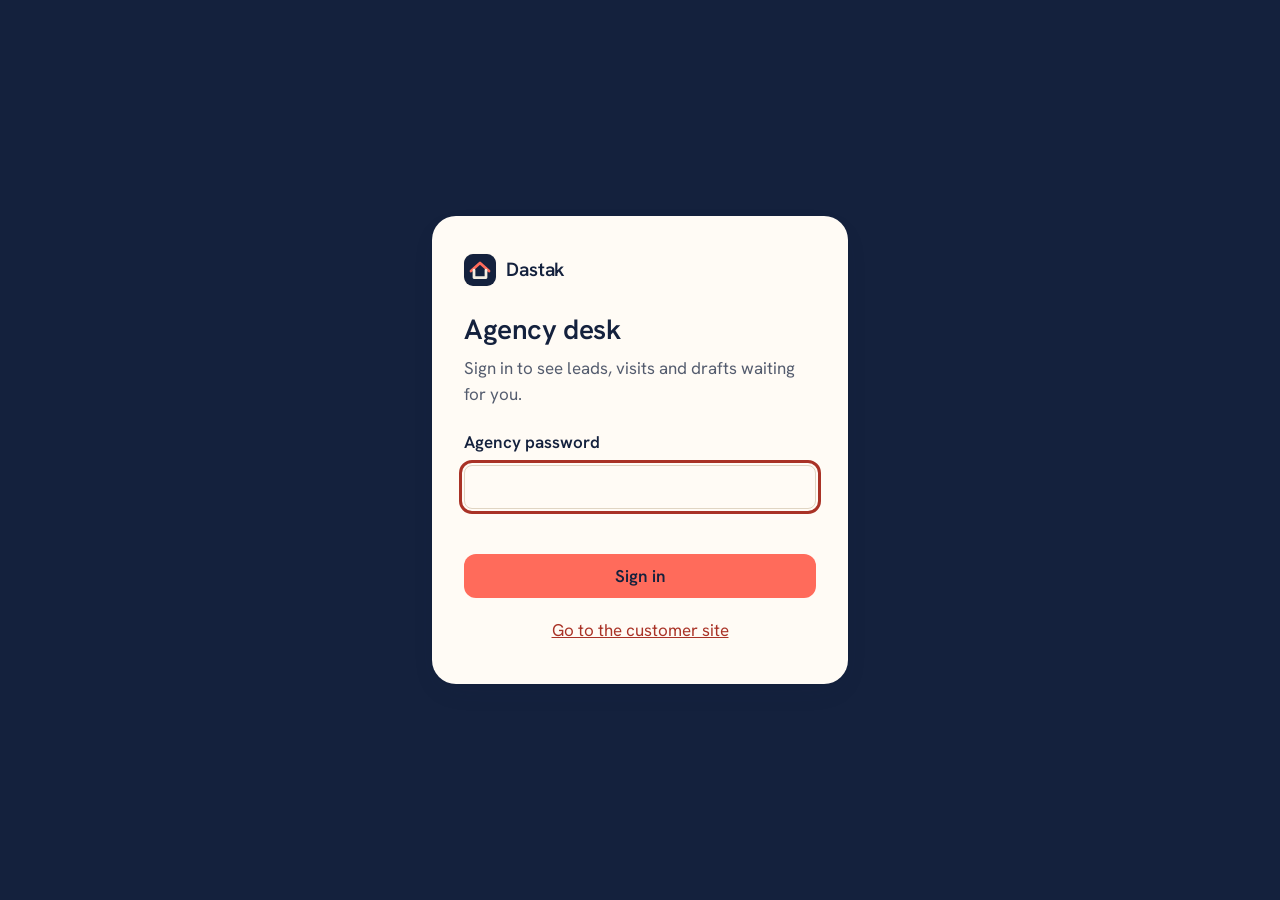
==== commit da938961: "Rename the product to Dastak and add the demo GIF Live addresses keep their earlier names so no link" ====
--- a/frontend/admin.html
+++ b/frontend/admin.html
@@ -3,7 +3,7 @@
 <head>
   <meta charset="utf-8">
   <meta name="viewport" content="width=device-width, initial-scale=1, viewport-fit=cover">
-  <title>PropCloser agency desk</title>
+  <title>Dastak agency desk</title>
   <meta name="robots" content="noindex">
   <meta name="theme-color" content="#14213d">
   <link rel="icon" href="icon.svg" type="image/svg+xml">
@@ -19,7 +19,7 @@
 
   <section id="gate" class="gate" aria-labelledby="gate-title" hidden>
     <form id="gate-form">
-      <p class="brand"><img src="icon.svg" width="32" height="32" alt="">PropCloser</p>
+      <p class="brand"><img src="icon.svg" width="32" height="32" alt="">Dastak</p>
       <h1 id="gate-title">Agency desk</h1>
       <p class="muted">Sign in to see leads, visits and drafts waiting for you.</p>
       <label for="token">Agency password</label>
@@ -32,7 +32,7 @@
 
   <div id="desk" class="desk" hidden>
     <aside class="side">
-      <a class="brand" href="./"><img src="icon.svg" width="32" height="32" alt=""><span>PropCloser</span></a>
+      <a class="brand" href="./"><img src="icon.svg" width="32" height="32" alt=""><span>Dastak</span></a>
       <nav class="side-nav" aria-label="Desk">
         <a href="#today" data-view="today"><svg class="i" aria-hidden="true"><use href="icons.svg#today"/></svg><span>Today</span></a>
         <a href="#approvals" data-view="approvals"><svg class="i" aria-hidden="true"><use href="icons.svg#inbox"/></svg><span>Approvals</span><b class="badge" id="badge" hidden></b></a>
--- a/frontend/styles.css
+++ b/frontend/styles.css
@@ -1,4 +1,4 @@
-/* PropCloser. Navy, cream and coral: dusk over Islamabad seen from the Margalla Hills.
+/* Dastak. Navy, cream and coral: dusk over Islamabad seen from the Margalla Hills.
    Coral means "your move" (primary action) and always carries navy text. Text pairs are at least 4.5:1 in both appearances. */
 :root {
   --navy: #14213d; --navy-2: #1d2c4f; --cream: #f4ede0; --coral: #ff6b5b; --coral-hi: #ff8274;
